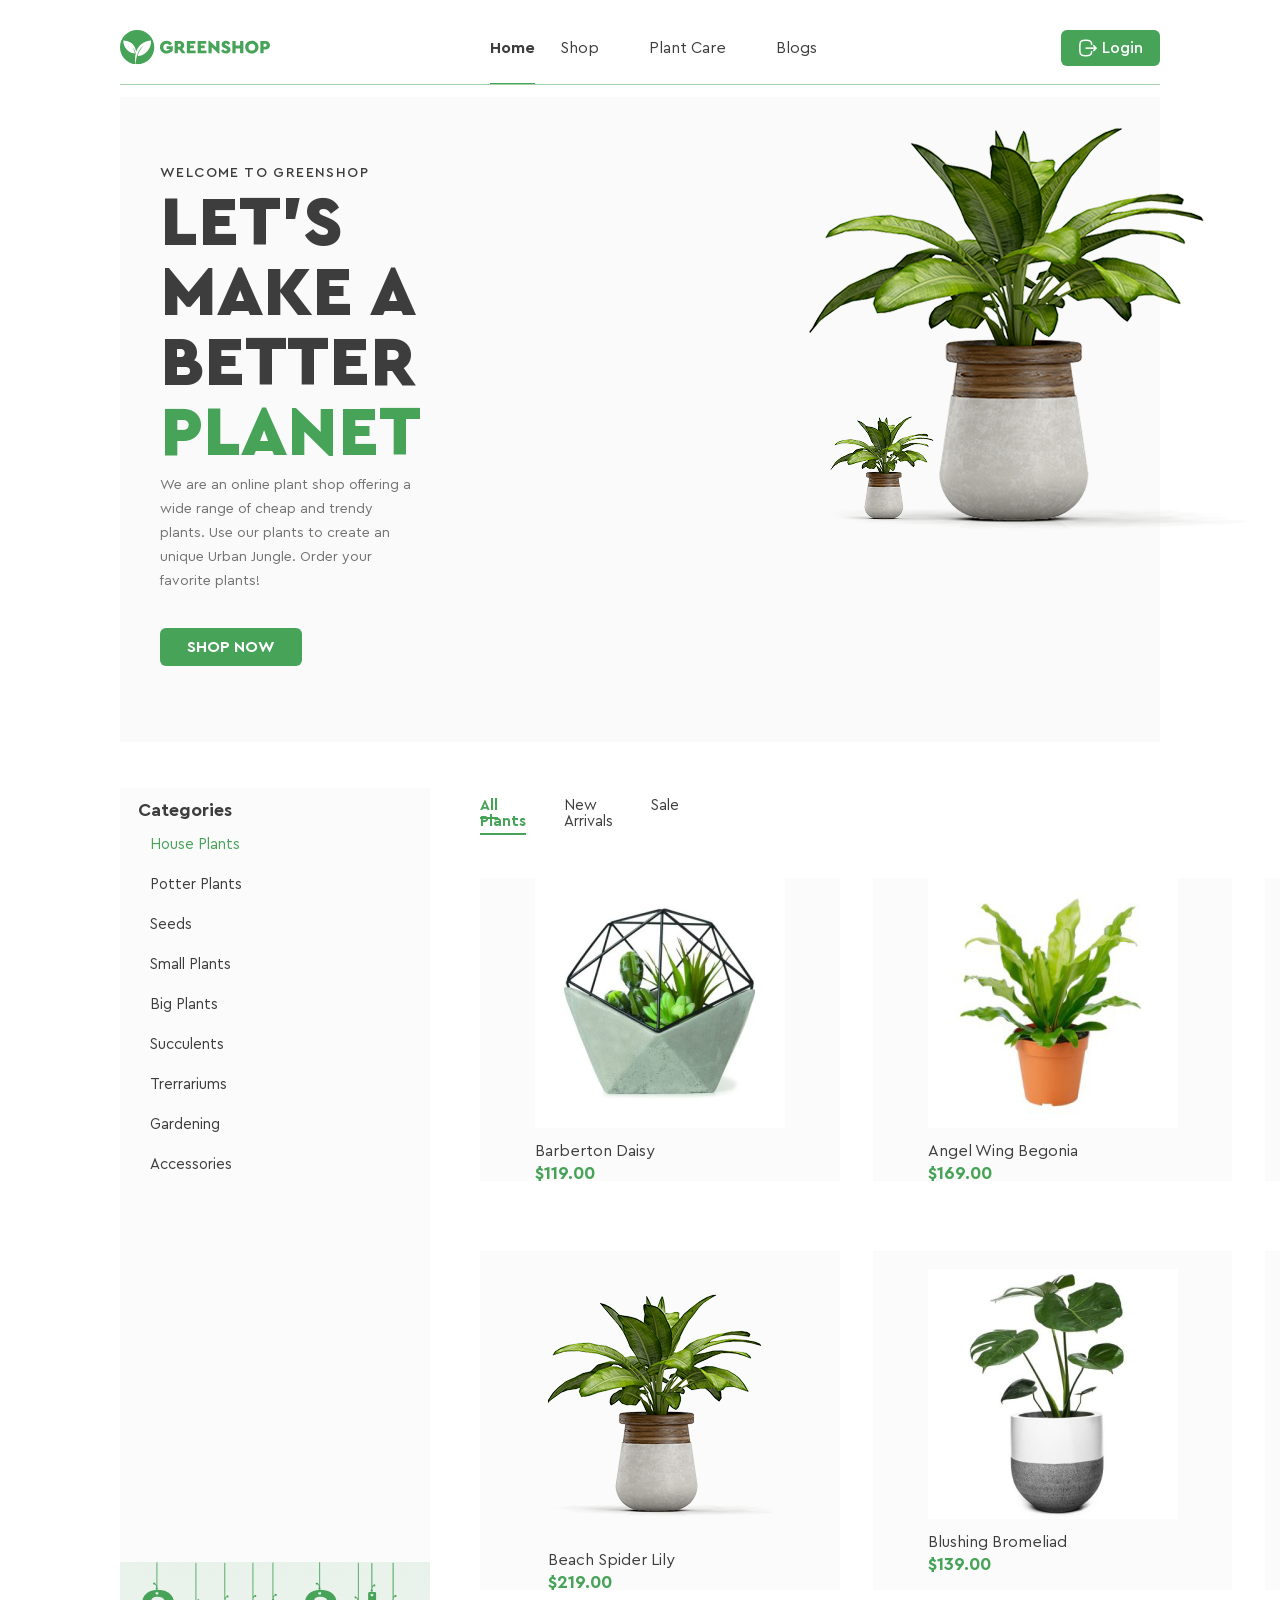
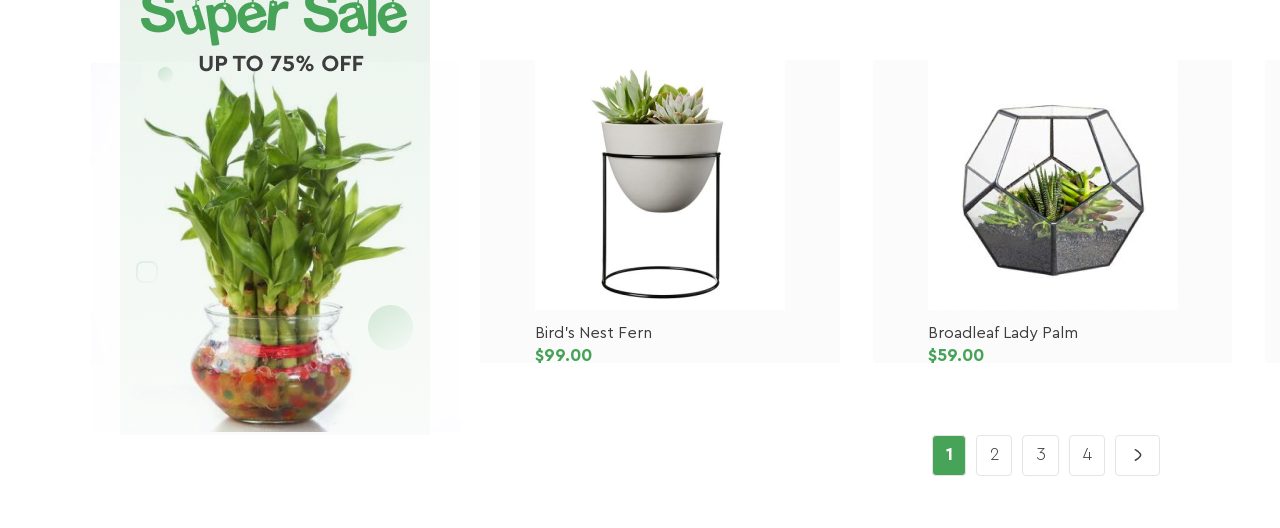
==== index.html @ be897b79 "main" ====
<!DOCTYPE html>
<html lang="en">
<head>
    <meta charset="UTF-8">
    <meta name="viewport" content="width=device-width, initial-scale=1.0">
    <title>GreenShop</title>
    <link rel="icon" href="./images/Vector.png">
    <link rel="stylesheet" href="./css/style.css">
    <link rel="stylesheet" href="./css/reset.css">
    <link rel="stylesheet" href="./css/normalize.css">
</head>
<body>
  <div class="conteiner">
    <nav class="navgation">
        <svg xmlns="http://www.w3.org/2000/svg" width="150" height="35" viewBox="0 0 150 35" fill="none">
            <g clip-path="url(#clip0_1_1069)">
              <path d="M17.15 0C7.67748 0 0 7.67746 0 17.15C0 26.0201 6.73548 33.3175 15.3711 34.207C14.8496 29.9134 15.0436 26.4001 15.7067 23.5135C15.3347 21.7225 14.4898 19.0703 12.5734 17.1864C12.5734 17.1864 13.8348 19.0784 14.5181 21.6214C14.5181 21.6255 14.5221 21.6295 14.5221 21.6335C14.5949 21.9044 14.6596 22.1793 14.7162 22.4623C14.7283 22.527 14.7404 22.5917 14.7526 22.6604C14.8051 22.9515 14.8536 23.2426 14.886 23.5418C5.19513 22.3532 3.12921 13.6569 3.35561 10.3781C13.665 10.9482 15.7754 17.8292 16.0827 22.0985C19.4585 11.0412 30.1843 10.4024 31.0697 10.3781C31.4538 18.8763 25.1509 25.5026 17.6149 26.0807C17.6635 25.8503 17.7201 25.6198 17.7767 25.3934C17.7928 25.3247 17.813 25.26 17.8333 25.1913C17.8777 25.0296 17.9222 24.8679 17.9748 24.7061C17.995 24.6374 18.0192 24.5646 18.0394 24.4959C18.096 24.318 18.1567 24.1442 18.2173 23.9663C18.2335 23.9259 18.2456 23.8854 18.2618 23.845C18.3386 23.6348 18.4195 23.4326 18.5003 23.2305C18.5084 23.2143 18.5125 23.1941 18.5205 23.1779C18.5205 23.1779 18.5205 23.1779 18.5246 23.1779C20.4571 18.5043 24.0229 15.4439 24.0229 15.4439C17.0247 19.4868 15.8441 29.9983 15.6582 34.2231C16.1514 34.2676 16.6446 34.2999 17.15 34.2999C26.6225 34.2999 34.3 26.6225 34.3 17.15C34.3 7.67746 26.6225 0 17.15 0Z" fill="#46A358"/>
              <path d="M46.7037 10.7454C48.9718 10.7454 50.8235 11.7197 52.0242 13.4986L49.7764 15.4109C48.9718 14.287 47.9975 13.7048 46.6471 13.7048C44.5691 13.7048 43.2753 15.0713 43.2753 17.1534C43.2753 19.2719 44.6418 20.695 46.8372 20.695C48.0177 20.695 48.9556 20.2826 49.554 19.5912V19.0091H46.6673V16.2356H52.7762V20.133C52.194 21.1639 51.3693 21.9887 50.3019 22.6234C49.2346 23.242 48.0339 23.5614 46.7037 23.5614C42.9923 23.618 39.9237 20.7313 39.9763 17.1534C39.9197 13.5956 42.9923 10.6888 46.7037 10.7454Z" fill="#46A358"/>
              <path d="M61.9576 23.3316L59.168 19.4908H57.8379V23.3316H54.6157V10.9684H59.4672C62.2204 10.9684 64.2459 12.6543 64.2459 15.2215C64.2459 16.7376 63.5141 17.995 62.2972 18.7429L65.5558 23.3316H61.9576ZM57.8338 16.681H59.4833C60.3809 16.681 60.963 16.0988 60.963 15.2215C60.963 14.3442 60.3809 13.7782 59.4833 13.7782H57.8338V16.681Z" fill="#46A358"/>
              <path d="M66.8333 10.9684H75.4124V13.8712H70.0555V15.5773H73.876V18.2739H70.0555V20.4288H75.6388V23.3316H66.8333V10.9684Z" fill="#46A358"/>
              <path d="M77.6441 10.9684H86.2231V13.8712H80.8663V15.5773H84.6868V18.2739H80.8663V20.4288H86.4495V23.3316H77.6441V10.9684Z" fill="#46A358"/>
              <path d="M99.4192 10.9683V23.5579H98.3882L91.681 17.057V23.3315H88.4588V10.7419H89.4897L96.197 17.1499V10.9683H99.4192Z" fill="#46A358"/>
              <path d="M103.264 19.135C103.996 20.1094 104.764 20.7279 106.017 20.7279C106.862 20.7279 107.291 20.4288 107.291 19.8264C107.291 19.2846 107.008 19.1148 106.033 18.6822L104.76 18.1203C102.718 17.2187 101.631 16.0584 101.631 14.3927C101.631 12.2014 103.43 10.7379 105.957 10.7379C107.998 10.7379 109.442 11.7123 110.19 13.2283L108.035 14.8778C107.436 13.9803 106.874 13.5679 105.993 13.5679C105.318 13.5679 104.889 13.8307 104.889 14.3563C104.889 14.8051 105.152 15.0517 105.957 15.367L107.38 15.9654C109.535 16.867 110.545 17.9505 110.545 19.6929C110.545 22.0904 108.576 23.5539 106.009 23.5539C103.782 23.5539 101.982 22.4866 101.081 20.7805L103.264 19.135Z" fill="#46A358"/>
              <path d="M112.393 10.9684H115.615V15.4843H120.131V10.9684H123.353V23.3316H120.131V18.3871H115.615V23.3316H112.393V10.9684Z" fill="#46A358"/>
              <path d="M131.843 10.7419C135.441 10.6651 138.607 13.6084 138.53 17.1499C138.603 20.7279 135.441 23.6145 131.843 23.5579C128.229 23.6145 125.116 20.7279 125.193 17.1499C125.116 13.6084 128.229 10.6692 131.843 10.7419ZM131.859 13.7014C129.874 13.7014 128.488 15.1083 128.488 17.1499C128.488 18.1809 128.807 19.0218 129.426 19.6606C130.044 20.2791 130.869 20.5985 131.859 20.5985C133.772 20.5985 135.231 19.2118 135.231 17.1499C135.235 15.1083 133.772 13.7014 131.859 13.7014Z" fill="#46A358"/>
              <path d="M140.374 10.9684H145.226C147.979 10.9684 150.004 12.6543 150.004 15.2215C150.004 17.7524 147.926 19.4908 145.226 19.4908H143.596V23.3316H140.374V10.9684ZM145.242 16.681C146.139 16.681 146.721 16.0988 146.721 15.2215C146.721 14.3442 146.139 13.7782 145.242 13.7782H143.592V16.681H145.242Z" fill="#46A358"/>
            </g>
            <defs>
              <clipPath id="clip0_1_1069">
                <rect width="150" height="34.2999" fill="white"/>
              </clipPath>
            </defs>
          </svg>
          <ul class="list">
            <li id="action">Home</li>
            <li>Shop</li>
            <li>Plant Care</li>
            <li>Blogs</li>
          </ul>
         <a class="button_login" href="./registration.html"><img src="./images/Logout.png" alt="">Login</a>
    </nav>
    <header>
      <div class="header">
      <div class="header_text">
        <p class="Welcome">Welcome to GreenShop</p>
        <h1 class="title">Let’s Make a Better <span class="green_text">Planet</span></h1>
        <p class="description">We are an online plant shop offering a wide range of cheap and trendy plants. Use our plants to create an unique Urban Jungle. Order your favorite plants!</p>
        <a class="button_shop" href="#">SHOP NOW</a>
      </div>
      <div>
        <img src="./images/01 1.png" alt="">
        <img class="plant" src="./images/01 2.png" alt="">
      </div>
    </div>
    </header>
    <main>
      <div class="main">
      <aside>
        <div class="categories">
          <p class="categories_title">Categories</p>
          <ul class="categories_list">
            <li class="action_item">House Plants</li>
            <li>Potter Plants</li>
            <li>Seeds</li>
            <li>Small Plants</li>
            <li>Big Plants</li>
            <li>Succulents</li>
            <li>Trerrariums</li>
            <li>Gardening</li>
            <li>Accessories</li>
          </ul>
        </div>
        <div class="img_plant">
          <img src="./images/Super Sale Banner.png" alt="">
        </div>
      </aside>
        <div class="main-region">
          <div class="main_list">
            <div>
              <ul class="main-list_ul">
                <li>All Plants</li>
                <li>New Arrivals</li>
                <li>Sale</li>
                <!-- <li>Short by:</li>
                <li>Default sorting <img src="./images/Arrow - Down 2.png" alt=""></li> -->
              </ul>
            </div>
            <div>
              <ul class="second_list">
                <li>Short by:</li>
                <li>Default sorting <img src="./images/Arrow - Down 2.png" alt=""></li> 
              </ul>
            </div>
          </div>
          <div class="product_cards">
            <div class="product_card">
              <div>
                <img class="product-card_img" src="./images/image 1.png" alt="">
              <p class="product-card_description">Barberton Daisy</p>
              <p class="product-card_price">$119.00</p>
              </div>
            </div>
            <div class="product_card">
              <div>
                <img class="product-card_img" src="./images/product-21-320x320 1.png" alt="">
              <p class="product-card_description">Angel Wing Begonia </p>
              <p class="product-card_price">$169.00</p>
              </div>
            </div>
            <div class="product_card">
              <div>
                <img class="product-card_img" src="./images/image 2.png" alt="">
              <p class="product-card_description">African Violet</p>
              <p class="product-card_price">$199.00</p>
              </div>
            </div>
            <div class="product_card">
              <div>
                <img class="product-card_img" src="./images/01 3.png" alt="">
              <p class="product-card_description">Beach Spider Lily</p>
              <p class="product-card_price">$219.00</p>
              </div>
            </div>
            <div class="product_card">
              <div>
                <img class="product-card_img" src="./images/image 7.png" alt="">
              <p class="product-card_description">Blushing Bromeliad</p>
              <p class="product-card_price">$139.00</p>
              </div>
            </div>
            <div class="product_card">
              <div>
                <img class="product-card_img" src="./images/image 8.png" alt="">
              <p class="product-card_description">Aluminum Plant</p>
              <p class="product-card_price">$179.00</p>
              </div>
            </div>
            <div class="product_card">
              <div>
                <img class="product-card_img" src="./images/image 9.png" alt="">
              <p class="product-card_description">Bird's Nest Fern</p>
              <p class="product-card_price">$99.00</p>
              </div>
            </div>
            <div class="product_card">
              <div>
                <img class="product-card_img" src="./images/product-20-320x320 1.png" alt="">
              <p class="product-card_description">Broadleaf Lady Palm</p>
              <p class="product-card_price">$59.00</p>
              </div>
            </div>
            <div class="product_card">
              <div>
                <img class="product-card_img" src="./images/image 10.png" alt="">
              <p class="product-card_description">Chinese Evergreen</p>
              <p class="product-card_price">$39.00</p>
              </div>
            </div>

          </div>
        </div>
      </div>
      <div class="page_numbers">
        <a class="page_number page_number-active" href="#">1</a>
        <a class="page_number" href="#">2</a>
        <a class="page_number" href="#">3</a>
        <a class="page_number" href="#">4</a>
        <a class="page_number" href="#"><img src="./images/Arrow - Right 2.png" alt=""></a>
      </div>
    </main>
  </div>
</body>
</html>
---- css/style.css ----
@font-face {
  font-family: "Cera Pro";
  src: url(../font/CeraPro-Light.woff2);
  font-weight: 300;
  font-style: normal;
  font-display: swap[];
}
@font-face {
  font-family: "Cera Pro";
  src: url(../font/CeraPro-Regular.woff2);
  font-weight: 400;
  font-style: normal;
  font-display: swap[];
}
@font-face {
  font-family: "Cera Pro";
  src: url(../font/CeraPro-Medium.woff2);
  font-weight: 500;
  font-style: normal;
  font-display: swap[];
}
@font-face {
  font-family: "Cera Pro";
  src: url(../font/CeraPro-Bold.woff2);
  font-weight: 700;
  font-style: normal;
  font-display: swap[];
}
@font-face {
  font-family: "Cera Pro";
  src: url(../font/CeraPro-Black.woff2);
  font-weight: 900;
  font-style: normal;
  font-display: swap[];
}

.conteiner {
  padding: 30px 120px 52px;
}
.navgation {
  display: flex;
  align-items: start;
  justify-content: space-between;
  border-bottom: 1px solid rgba(70, 163, 88, 0.5);
  margin-bottom: 12px;
}

.list {
  display: flex;
  color: #3d3d3d;
  font-family: "Cera Pro";
  font-size: 16px;
  font-style: normal;
  font-weight: 400;
  line-height: normal;
}
.list li {
  padding: 8px 25px 25px;
  color: #3d3d3d;
  font-size: 16px;
  font-style: normal;
  font-weight: 400;
}
#action {
  padding: 8px 0 25px;
  color: #3d3d3d;
  font-family: "Cera Pro";
  font-size: 16px;
  font-style: normal;
  font-weight: 700;
  line-height: normal;
  border-bottom: 1px solid #46a358;
}
.button_login {
  text-decoration: none;
  display: flex;
  align-items: center;
  color: #fff;
  font-family: "Cera Pro";
  font-size: 16px;
  font-style: normal;
  font-weight: 500;
  background-color: #46a358;
  padding: 8px 17px;
  border-radius: 6px;
  gap: 4px;
}
header {
  background-color: #f5f5f580;
}
.header {
  display: flex;
  gap: 300px;
}
.header_text {
  padding: 68px 40px 85px;
}
.Welcome {
  /* padding: 68px 40px 7px; */
  color: #3d3d3d;
  font-family: "Cera Pro";
  font-size: 14px;
  font-style: normal;
  font-weight: 500;
  line-height: 16px;
  letter-spacing: 1.4px;
  text-transform: uppercase;
}
.title {
  /* padding-left: 40px; */
  color: #3d3d3d;
  font-family: "Cera Pro";
  font-size: 70px;
  font-style: normal;
  font-weight: 900;
  /* width: 70%; */
  margin-top: 7px;
  line-height: 70px;
  text-transform: uppercase;
}
.green_text {
  color: #46a358;
}
.description {
  color: #727272;
  font-family: "Cera Pro";
  font-size: 14px;
  font-style: normal;
  font-weight: 400;
  line-height: 24px;
  margin: 5px 0 44px 0;
}
.button_shop {
  text-decoration: none;
  color: #fff;
  font-family: "Cera Pro";
  font-size: 16px;
  font-style: normal;
  font-weight: 700;
  line-height: 20px;
  text-transform: uppercase;
  padding: 11px 27px;
  border-radius: 6px;
  background: #46a358;
}
.plant {
  position: absolute;
  margin: 299px -450px;
}

aside {
  background-color: #fbfbfb;
  max-width: 310px;
}
.main {
  display: flex;
  padding-top: 46px;
}
.img_plant {
  margin-left: -29px;
}
.categories {
  padding: 14px 18px 377px;
}
.categories_title {
  color: #3d3d3d;
  font-family: "Cera Pro";
  font-size: 18px;
  font-style: normal;
  font-weight: 700;
  line-height: 16px;
}
.categories_list {
  padding: 7px 12px 0;
  color: #3d3d3d;
  font-size: 15px;
  font-style: normal;
  font-weight: 400;
  line-height: 40px;
  font-family: "Cera Pro";
}
.action_item {
  color: #46a358;
}
.main-list_ul {
  display: flex;
  gap: 38px;
  color: #3d3d3d;
  font-size: 15px;
  font-style: normal;
  font-weight: 400;
  line-height: 16px;
  font-family: "Cera Pro";
}
.main_list {
  padding: 0 0 38px 50px;
  display: flex;
  align-items: center;
  gap: 50rem;
}
.main-list_ul li:first-child {
  color: #46a358;
  font-size: 15px;
  font-style: normal;
  font-weight: 700;
  line-height: 16px;
  font-family: "Cera Pro";
  text-decoration: underline;
  text-underline-offset: 7px;
  text-decoration-thickness: 2px;
}
.second_list {
  display: flex;
  align-items: center;
  color: #3d3d3d;
  font-size: 15px;
  font-style: normal;
  font-weight: 400;
  line-height: 16px;
  font-family: "Cera Pro";
  gap: 8px;
}
.product_cards {
  margin-left: 50px;
  display: flex;
  justify-content: space-between;
  flex-wrap: wrap;
  column-gap: 33px;
  row-gap: 70px;
  width: 100%;
}
.product_card {
  flex: 0 0 calc((100% - 66px) / 3);
  max-width: calc((100% - 66px) / 3);
  box-sizing: border-box;
  background-color: #fbfbfb;
  display: flex;
  flex-direction: column;
  justify-content: center;
  align-items: center;
  max-height: 350px;
}
.product-card_description {
  color: #3d3d3d;
  font-size: 16px;
  font-style: normal;
  font-weight: 400;
  line-height: 16px;
  font-family: "Cera Pro";
  margin-top: 12px;
}
.product-card_price {
  color: #46a358;
  font-size: 18px;
  font-style: normal;
  font-weight: 700;
  line-height: 16px;
  font-family: "Cera Pro";
  margin-top: 6px;
}
.page_number {
  text-decoration: none;
  color: #3d3d3d;
  font-size: 18px;
  font-style: normal;
  font-weight: 300;
  line-height: 16px;
  font-family: "Cera Pro";
  padding: 10px 12px 9px 13px;
  border-radius: 4px;
  border: 1px solid #e5e5e5;
}
.page_number-active {
  color: #fff;
  font-family: "Cera Pro";
  font-size: 18px;
  font-style: normal;
  font-weight: 700;
  line-height: 16px;
  border-radius: 4px;
background: #46A358;
}
.page_numbers {
  display: flex;
  gap: 10px;
  justify-content: end;
}
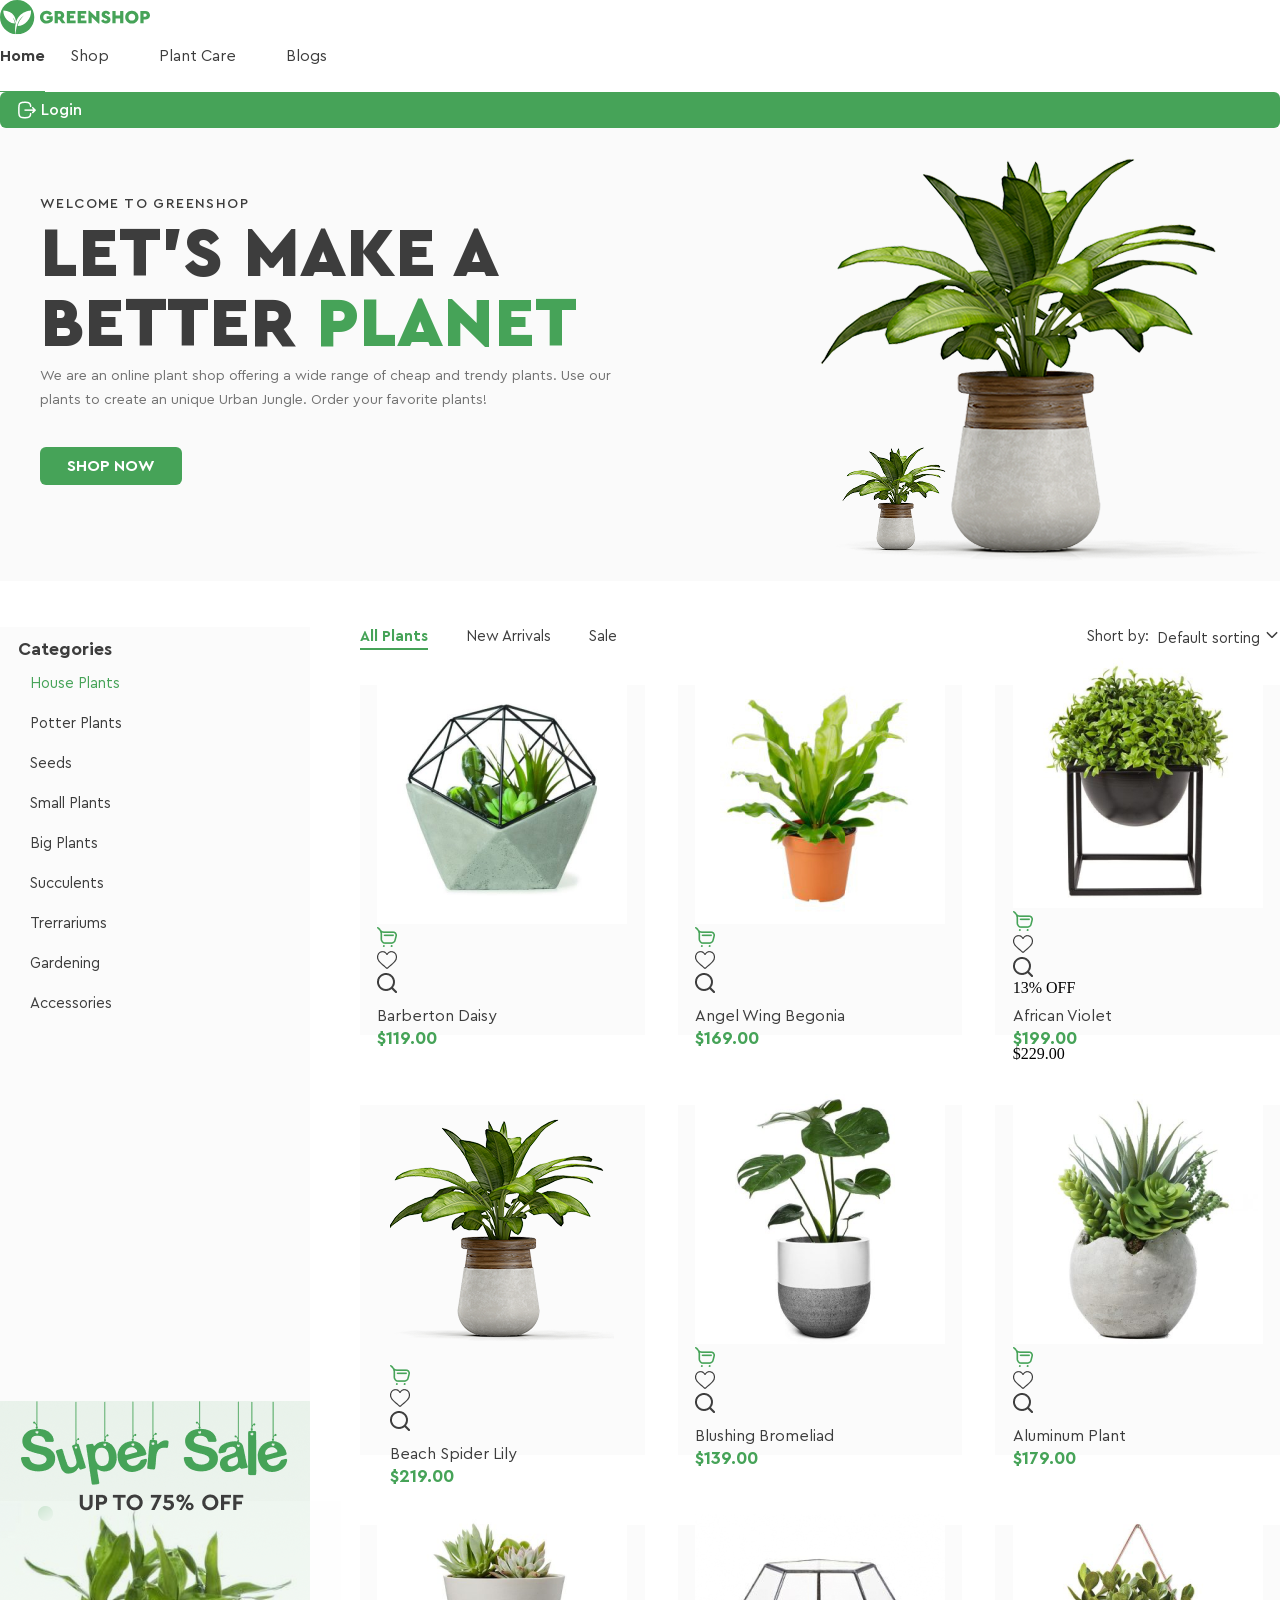
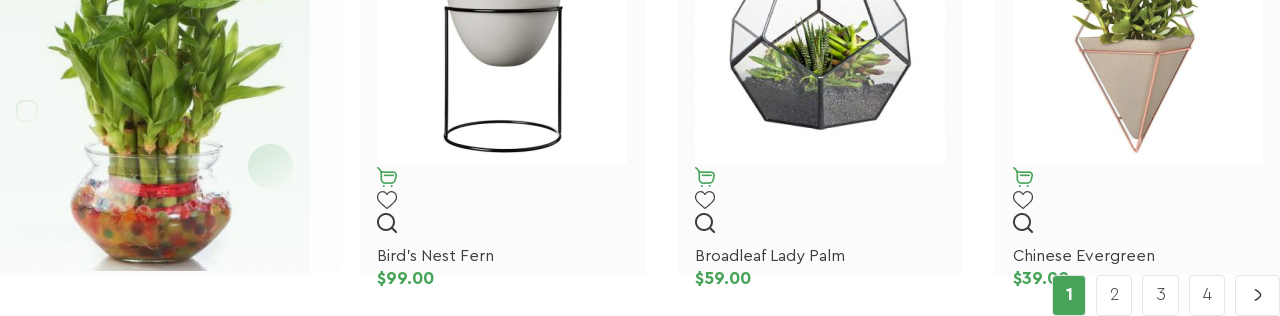
==== commit 261f09b1: "add hover" ====
--- a/index.html
+++ b/index.html
@@ -10,8 +10,8 @@
     <link rel="stylesheet" href="./css/normalize.css">
 </head>
 <body>
-  <div class="conteiner">
-    <nav class="navgation">
+  <div class="container">
+    <nav class="navigation">
         <svg xmlns="http://www.w3.org/2000/svg" width="150" height="35" viewBox="0 0 150 35" fill="none">
             <g clip-path="url(#clip0_1_1069)">
               <path d="M17.15 0C7.67748 0 0 7.67746 0 17.15C0 26.0201 6.73548 33.3175 15.3711 34.207C14.8496 29.9134 15.0436 26.4001 15.7067 23.5135C15.3347 21.7225 14.4898 19.0703 12.5734 17.1864C12.5734 17.1864 13.8348 19.0784 14.5181 21.6214C14.5181 21.6255 14.5221 21.6295 14.5221 21.6335C14.5949 21.9044 14.6596 22.1793 14.7162 22.4623C14.7283 22.527 14.7404 22.5917 14.7526 22.6604C14.8051 22.9515 14.8536 23.2426 14.886 23.5418C5.19513 22.3532 3.12921 13.6569 3.35561 10.3781C13.665 10.9482 15.7754 17.8292 16.0827 22.0985C19.4585 11.0412 30.1843 10.4024 31.0697 10.3781C31.4538 18.8763 25.1509 25.5026 17.6149 26.0807C17.6635 25.8503 17.7201 25.6198 17.7767 25.3934C17.7928 25.3247 17.813 25.26 17.8333 25.1913C17.8777 25.0296 17.9222 24.8679 17.9748 24.7061C17.995 24.6374 18.0192 24.5646 18.0394 24.4959C18.096 24.318 18.1567 24.1442 18.2173 23.9663C18.2335 23.9259 18.2456 23.8854 18.2618 23.845C18.3386 23.6348 18.4195 23.4326 18.5003 23.2305C18.5084 23.2143 18.5125 23.1941 18.5205 23.1779C18.5205 23.1779 18.5205 23.1779 18.5246 23.1779C20.4571 18.5043 24.0229 15.4439 24.0229 15.4439C17.0247 19.4868 15.8441 29.9983 15.6582 34.2231C16.1514 34.2676 16.6446 34.2999 17.15 34.2999C26.6225 34.2999 34.3 26.6225 34.3 17.15C34.3 7.67746 26.6225 0 17.15 0Z" fill="#46A358"/>
@@ -47,8 +47,8 @@
         <p class="description">We are an online plant shop offering a wide range of cheap and trendy plants. Use our plants to create an unique Urban Jungle. Order your favorite plants!</p>
         <a class="button_shop" href="#">SHOP NOW</a>
       </div>
-      <div>
-        <img src="./images/01 1.png" alt="">
+      <div class="main-plants">
+        <img class="big_plant" src="./images/01 1.png" alt="">
         <img class="plant" src="./images/01 2.png" alt="">
       </div>
     </div>
@@ -96,6 +96,13 @@
             <div class="product_card">
               <div>
                 <img class="product-card_img" src="./images/image 1.png" alt="">
+                <div class="dropdown-list">
+                  <ul>
+                    <li><img src="./images/shopping 1.png" alt=""></li>
+                    <li><img src="./images/heart 1.png" alt=""></li>
+                    <li><img src="./images/Frame.png" alt=""></li>
+                  </ul>
+                </div>
               <p class="product-card_description">Barberton Daisy</p>
               <p class="product-card_price">$119.00</p>
               </div>
@@ -103,6 +110,13 @@
             <div class="product_card">
               <div>
                 <img class="product-card_img" src="./images/product-21-320x320 1.png" alt="">
+                <div class="dropdown-list">
+                  <ul>
+                    <li><img src="./images/shopping 1.png" alt=""></li>
+                    <li><img src="./images/heart 1.png" alt=""></li>
+                    <li><img src="./images/Frame.png" alt=""></li>
+                  </ul>
+                </div>
               <p class="product-card_description">Angel Wing Begonia </p>
               <p class="product-card_price">$169.00</p>
               </div>
@@ -110,13 +124,33 @@
             <div class="product_card">
               <div>
                 <img class="product-card_img" src="./images/image 2.png" alt="">
+                <div class="dropdown-list">
+                  <ul>
+                    <li><img src="./images/shopping 1.png" alt=""></li>
+                    <li><img src="./images/heart 1.png" alt=""></li>
+                    <li><img src="./images/Frame.png" alt=""></li>
+                  </ul>
+                </div>
+                <div class="discount-die">
+                  <p>13% OFF</p>
+                </div>
               <p class="product-card_description">African Violet</p>
-              <p class="product-card_price">$199.00</p>
+              <div class="card_prices">
+                <p class="product-card_price">$199.00</p>
+                <p class="product-card_sale">$229.00</p>
+              </div>
               </div>
             </div>
             <div class="product_card">
               <div>
                 <img class="product-card_img" src="./images/01 3.png" alt="">
+                <div class="dropdown-list">
+                  <ul>
+                    <li><img src="./images/shopping 1.png" alt=""></li>
+                    <li><img src="./images/heart 1.png" alt=""></li>
+                    <li><img src="./images/Frame.png" alt=""></li>
+                  </ul>
+                </div>
               <p class="product-card_description">Beach Spider Lily</p>
               <p class="product-card_price">$219.00</p>
               </div>
@@ -124,6 +158,13 @@
             <div class="product_card">
               <div>
                 <img class="product-card_img" src="./images/image 7.png" alt="">
+                <div class="dropdown-list">
+                  <ul>
+                    <li><img src="./images/shopping 1.png" alt=""></li>
+                    <li><img src="./images/heart 1.png" alt=""></li>
+                    <li><img src="./images/Frame.png" alt=""></li>
+                  </ul>
+                </div>
               <p class="product-card_description">Blushing Bromeliad</p>
               <p class="product-card_price">$139.00</p>
               </div>
@@ -131,6 +172,13 @@
             <div class="product_card">
               <div>
                 <img class="product-card_img" src="./images/image 8.png" alt="">
+                <div class="dropdown-list">
+                  <ul>
+                    <li><img src="./images/shopping 1.png" alt=""></li>
+                    <li><img src="./images/heart 1.png" alt=""></li>
+                    <li><img src="./images/Frame.png" alt=""></li>
+                  </ul>
+                </div>
               <p class="product-card_description">Aluminum Plant</p>
               <p class="product-card_price">$179.00</p>
               </div>
@@ -138,6 +186,13 @@
             <div class="product_card">
               <div>
                 <img class="product-card_img" src="./images/image 9.png" alt="">
+                <div class="dropdown-list">
+                  <ul>
+                    <li><img src="./images/shopping 1.png" alt=""></li>
+                    <li><img src="./images/heart 1.png" alt=""></li>
+                    <li><img src="./images/Frame.png" alt=""></li>
+                  </ul>
+                </div>
               <p class="product-card_description">Bird's Nest Fern</p>
               <p class="product-card_price">$99.00</p>
               </div>
@@ -145,6 +200,13 @@
             <div class="product_card">
               <div>
                 <img class="product-card_img" src="./images/product-20-320x320 1.png" alt="">
+                <div class="dropdown-list">
+                  <ul>
+                    <li><img src="./images/shopping 1.png" alt=""></li>
+                    <li><img src="./images/heart 1.png" alt=""></li>
+                    <li><img src="./images/Frame.png" alt=""></li>
+                  </ul>
+                </div>
               <p class="product-card_description">Broadleaf Lady Palm</p>
               <p class="product-card_price">$59.00</p>
               </div>
@@ -152,6 +214,13 @@
             <div class="product_card">
               <div>
                 <img class="product-card_img" src="./images/image 10.png" alt="">
+                <div class="dropdown-list">
+                  <ul>
+                    <li><img src="./images/shopping 1.png" alt=""></li>
+                    <li><img src="./images/heart 1.png" alt=""></li>
+                    <li><img src="./images/Frame.png" alt=""></li>
+                  </ul>
+                </div>
               <p class="product-card_description">Chinese Evergreen</p>
               <p class="product-card_price">$39.00</p>
               </div>
--- a/css/style.css
+++ b/css/style.css
@@ -90,7 +90,7 @@
 }
 .header {
   display: flex;
-  gap: 300px;
+  gap: 93px;
 }
 .header_text {
   padding: 68px 40px 85px;
@@ -107,13 +107,11 @@
   text-transform: uppercase;
 }
 .title {
-  /* padding-left: 40px; */
   color: #3d3d3d;
   font-family: "Cera Pro";
   font-size: 70px;
   font-style: normal;
   font-weight: 900;
-  /* width: 70%; */
   margin-top: 7px;
   line-height: 70px;
   text-transform: uppercase;
@@ -155,6 +153,7 @@
 .main {
   display: flex;
   padding-top: 46px;
+  gap: 50px;
 }
 .img_plant {
   margin-left: -29px;
@@ -193,10 +192,10 @@
   font-family: "Cera Pro";
 }
 .main_list {
-  padding: 0 0 38px 50px;
-  display: flex;
-  align-items: center;
-  gap: 50rem;
+  display: flex;
+  align-items: center;
+  justify-content: space-between;
+  margin-bottom: 38px;
 }
 .main-list_ul li:first-child {
   color: #46a358;
@@ -221,7 +220,6 @@
   gap: 8px;
 }
 .product_cards {
-  margin-left: 50px;
   display: flex;
   justify-content: space-between;
   flex-wrap: wrap;
@@ -278,7 +276,7 @@
   font-weight: 700;
   line-height: 16px;
   border-radius: 4px;
-background: #46A358;
+  background: #46a358;
 }
 .page_numbers {
   display: flex;
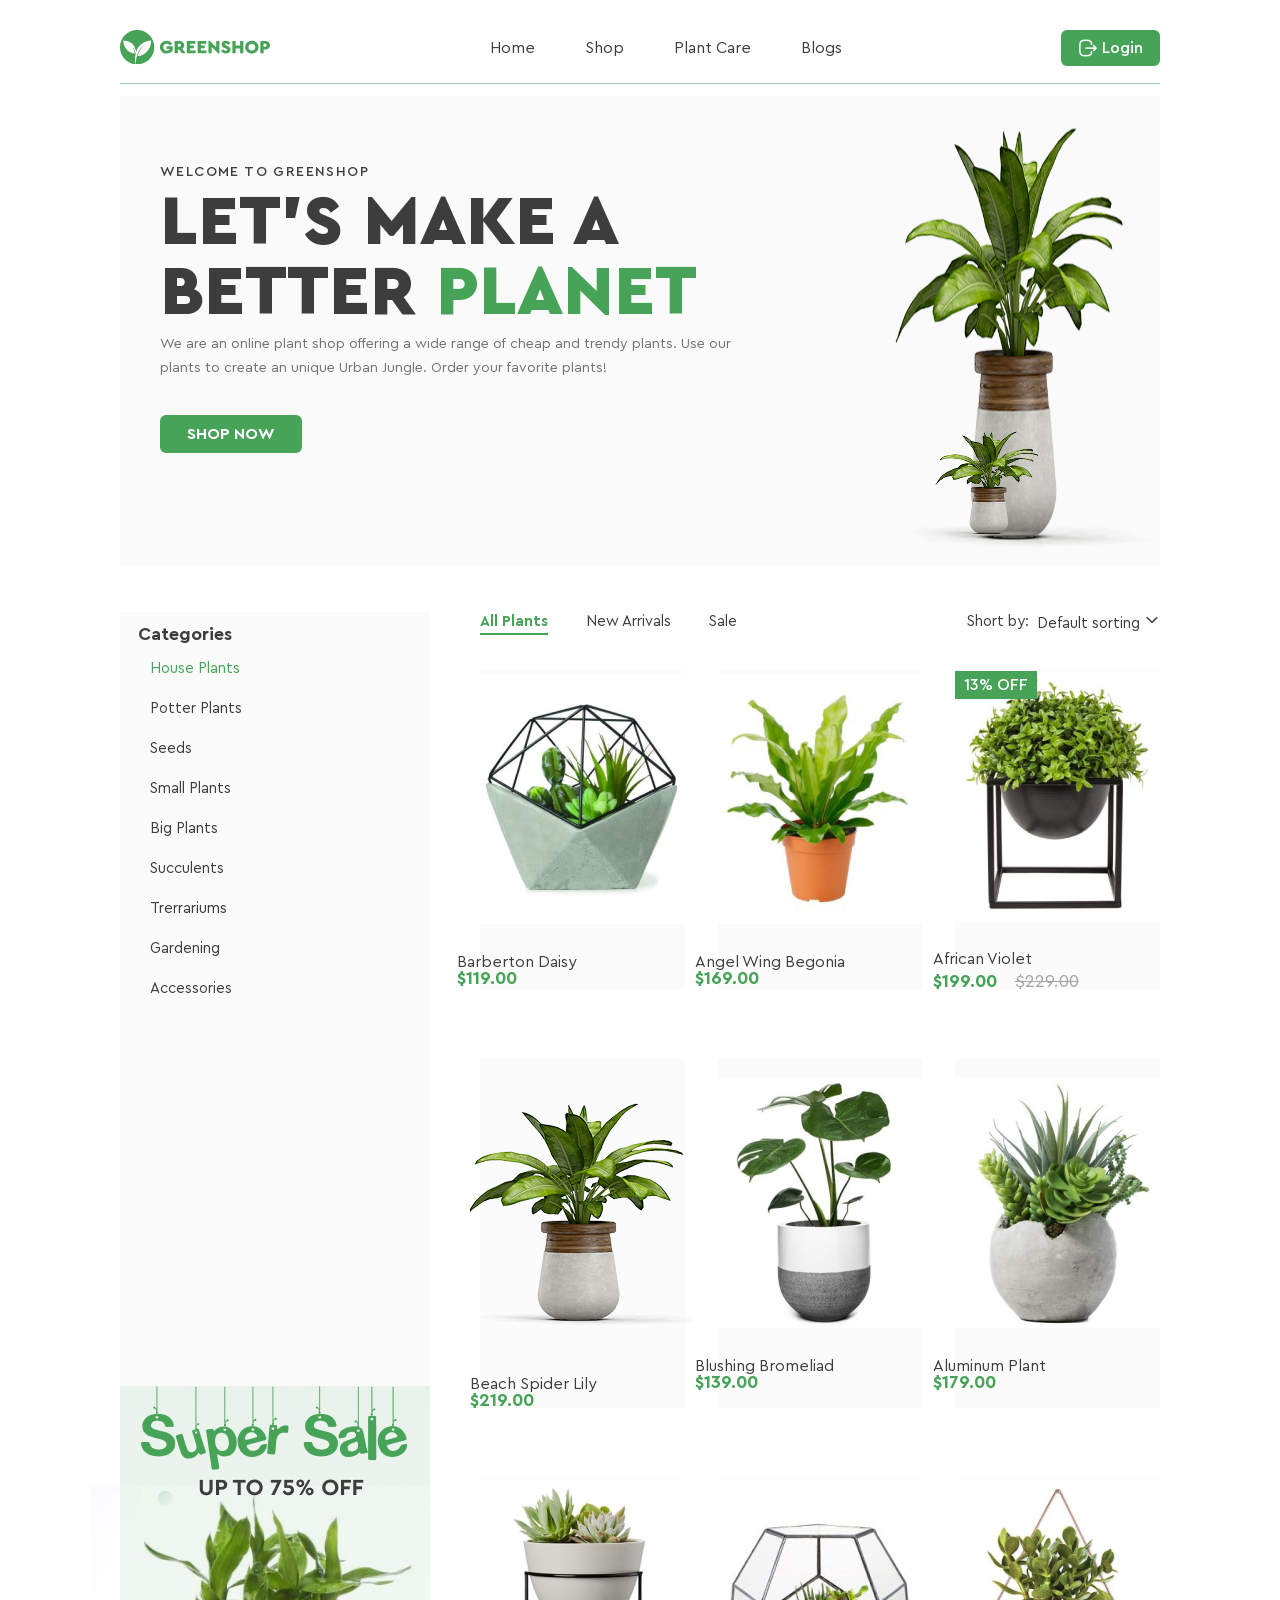
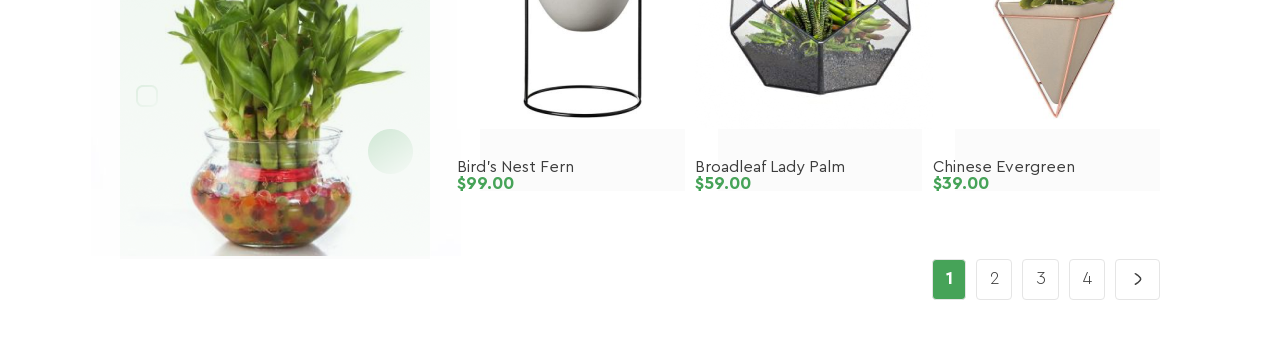
==== commit 68d7c46b: "dropdown lists" ====
--- a/index.html
+++ b/index.html
@@ -32,10 +32,26 @@
             </defs>
           </svg>
           <ul class="list">
-            <li id="action">Home</li>
-            <li>Shop</li>
-            <li>Plant Care</li>
-            <li>Blogs</li>
+            <li class="punkt-spisok">Home</li>
+            <li class="punkt-spisok">Shop</li>
+            <li class="punkt-spisok main-punkt">Plant Care
+              <ul class="dop_list">
+                <li>Drainage</li>
+                <li>Fungicides</li>
+                <li>Fertilizer</li>
+                <li class="dop_main-punkt">Priming <img src="./images/Frame 9.png" alt="">
+                  <ul class="hidden-list">
+                    <li>Universal</li>
+                    <li>For Ficus</li>
+                    <li>For Cacti</li>
+                    <li>For Citrus</li>
+                    <li>For those in bloom</li>
+                    <li>For Orchids</li>
+                  </ul>
+                </li>
+              </ul>
+            </li>
+            <li class="punkt-spisok">Blogs</li>
           </ul>
          <a class="button_login" href="./registration.html"><img src="./images/Logout.png" alt="">Login</a>
     </nav>
--- a/css/style.css
+++ b/css/style.css
@@ -3,41 +3,41 @@
   src: url(../font/CeraPro-Light.woff2);
   font-weight: 300;
   font-style: normal;
-  font-display: swap[];
+  font-display: swap;
 }
 @font-face {
   font-family: "Cera Pro";
   src: url(../font/CeraPro-Regular.woff2);
   font-weight: 400;
   font-style: normal;
-  font-display: swap[];
+  font-display: swap;
 }
 @font-face {
   font-family: "Cera Pro";
   src: url(../font/CeraPro-Medium.woff2);
   font-weight: 500;
   font-style: normal;
-  font-display: swap[];
+  font-display: swap;
 }
 @font-face {
   font-family: "Cera Pro";
   src: url(../font/CeraPro-Bold.woff2);
   font-weight: 700;
   font-style: normal;
-  font-display: swap[];
+  font-display: swap;
 }
 @font-face {
   font-family: "Cera Pro";
   src: url(../font/CeraPro-Black.woff2);
   font-weight: 900;
   font-style: normal;
-  font-display: swap[];
-}
-
-.conteiner {
+  font-display: swap;
+}
+.container {
   padding: 30px 120px 52px;
 }
-.navgation {
+
+.navigation {
   display: flex;
   align-items: start;
   justify-content: space-between;
@@ -45,6 +45,16 @@
   margin-bottom: 12px;
 }
 
+.list .punkt-spisok:hover {
+  color: #3d3d3d;
+  font-family: "Cera Pro";
+  font-size: 16px;
+  font-style: normal;
+  font-weight: 700;
+  line-height: normal;
+  border-bottom: 1px solid #46a358;
+}
+
 .list {
   display: flex;
   color: #3d3d3d;
@@ -54,23 +64,84 @@
   font-weight: 400;
   line-height: normal;
 }
-.list li {
+
+.list .punkt-spisok {
   padding: 8px 25px 25px;
   color: #3d3d3d;
   font-size: 16px;
   font-style: normal;
   font-weight: 400;
-}
-#action {
-  padding: 8px 0 25px;
-  color: #3d3d3d;
-  font-family: "Cera Pro";
-  font-size: 16px;
-  font-style: normal;
-  font-weight: 700;
-  line-height: normal;
-  border-bottom: 1px solid #46a358;
-}
+  position: relative;
+}
+
+.dop_list {
+  position: absolute;
+  top: 100%;
+  left: 0;
+  display: none;
+  background-color: #edf6ee;
+}
+.dop_list li {
+  position: relative;
+  width: 180px;
+  padding: 13px;
+  color: #3d3d3d;
+  font-family: "Cera Pro";
+  font-size: 16px;
+  font-style: normal;
+  font-weight: 400;
+  line-height: normal;
+  display: flex;
+  justify-content: space-between;
+}
+
+.dop_list > li:hover {
+  background-color: #1a712a;
+  color: #fff;
+  font-family: "Cera Pro";
+  font-size: 16px;
+  font-style: normal;
+  font-weight: 700;
+  line-height: normal;
+}
+
+.main-punkt:hover .dop_list {
+  display: block;
+}
+
+.hidden-list {
+  z-index: 1;
+  position: absolute;
+  top: -140px;
+  left: 100%;
+  display: none;
+  background-color: #edf6ee;
+}
+.hidden-list li {
+  width: 180px;
+  padding: 13px;
+  color: #3d3d3d;
+  font-family: "Cera Pro";
+  font-size: 16px;
+  font-style: normal;
+  font-weight: 400;
+  line-height: normal;
+}
+
+.dop_main-punkt:hover .hidden-list {
+  display: block;
+}
+
+.hidden-list > li:hover {
+  background-color: #1a712a;
+  color: #fff;
+  font-family: "Cera Pro";
+  font-size: 16px;
+  font-style: normal;
+  font-weight: 700;
+  line-height: normal;
+}
+
 .button_login {
   text-decoration: none;
   display: flex;
@@ -85,16 +156,20 @@
   border-radius: 6px;
   gap: 4px;
 }
+
 header {
-  background-color: #f5f5f580;
-}
+  background-color: rgba(245, 245, 245, 0.5019607843);
+}
+
 .header {
   display: flex;
   gap: 93px;
 }
+
 .header_text {
   padding: 68px 40px 85px;
 }
+
 .Welcome {
   /* padding: 68px 40px 7px; */
   color: #3d3d3d;
@@ -106,6 +181,7 @@
   letter-spacing: 1.4px;
   text-transform: uppercase;
 }
+
 .title {
   color: #3d3d3d;
   font-family: "Cera Pro";
@@ -116,9 +192,11 @@
   line-height: 70px;
   text-transform: uppercase;
 }
+
 .green_text {
   color: #46a358;
 }
+
 .description {
   color: #727272;
   font-family: "Cera Pro";
@@ -128,6 +206,7 @@
   line-height: 24px;
   margin: 5px 0 44px 0;
 }
+
 .button_shop {
   text-decoration: none;
   color: #fff;
@@ -141,26 +220,44 @@
   border-radius: 6px;
   background: #46a358;
 }
+
+.main-plants {
+  position: relative;
+  width: 518px;
+  height: 470px;
+}
+
+.big_plant {
+  display: block;
+  width: 100%;
+  height: 100%;
+}
+
 .plant {
   position: absolute;
-  margin: 299px -450px;
+  top: 315px;
+  left: 55px;
 }
 
 aside {
   background-color: #fbfbfb;
   max-width: 310px;
 }
+
 .main {
   display: flex;
   padding-top: 46px;
   gap: 50px;
 }
+
 .img_plant {
   margin-left: -29px;
 }
+
 .categories {
   padding: 14px 18px 377px;
 }
+
 .categories_title {
   color: #3d3d3d;
   font-family: "Cera Pro";
@@ -169,6 +266,7 @@
   font-weight: 700;
   line-height: 16px;
 }
+
 .categories_list {
   padding: 7px 12px 0;
   color: #3d3d3d;
@@ -178,9 +276,11 @@
   line-height: 40px;
   font-family: "Cera Pro";
 }
+
 .action_item {
   color: #46a358;
 }
+
 .main-list_ul {
   display: flex;
   gap: 38px;
@@ -191,12 +291,14 @@
   line-height: 16px;
   font-family: "Cera Pro";
 }
+
 .main_list {
   display: flex;
   align-items: center;
   justify-content: space-between;
   margin-bottom: 38px;
 }
+
 .main-list_ul li:first-child {
   color: #46a358;
   font-size: 15px;
@@ -208,6 +310,7 @@
   text-underline-offset: 7px;
   text-decoration-thickness: 2px;
 }
+
 .second_list {
   display: flex;
   align-items: center;
@@ -219,14 +322,17 @@
   font-family: "Cera Pro";
   gap: 8px;
 }
+
 .product_cards {
   display: flex;
   justify-content: space-between;
   flex-wrap: wrap;
-  column-gap: 33px;
+  -moz-column-gap: 33px;
+       column-gap: 33px;
   row-gap: 70px;
   width: 100%;
 }
+
 .product_card {
   flex: 0 0 calc((100% - 66px) / 3);
   max-width: calc((100% - 66px) / 3);
@@ -237,7 +343,10 @@
   justify-content: center;
   align-items: center;
   max-height: 350px;
-}
+  position: relative;
+  border-top: 1px solid transparent;
+}
+
 .product-card_description {
   color: #3d3d3d;
   font-size: 16px;
@@ -245,17 +354,20 @@
   font-weight: 400;
   line-height: 16px;
   font-family: "Cera Pro";
-  margin-top: 12px;
-}
+  margin-top: 30px;
+  display: block;
+}
+
 .product-card_price {
+  display: block;
   color: #46a358;
   font-size: 18px;
   font-style: normal;
   font-weight: 700;
   line-height: 16px;
   font-family: "Cera Pro";
-  margin-top: 6px;
-}
+}
+
 .page_number {
   text-decoration: none;
   color: #3d3d3d;
@@ -268,6 +380,7 @@
   border-radius: 4px;
   border: 1px solid #e5e5e5;
 }
+
 .page_number-active {
   color: #fff;
   font-family: "Cera Pro";
@@ -278,8 +391,66 @@
   border-radius: 4px;
   background: #46a358;
 }
+
 .page_numbers {
   display: flex;
   gap: 10px;
   justify-content: end;
 }
+
+.product-card_img {
+  display: block;
+}
+
+.dropdown-list {
+  position: absolute;
+  top: 75%;
+  left: 35%;
+  display: none;
+}
+
+.dropdown-list > ul {
+  display: flex;
+  gap: 26px;
+}
+
+.product_card:hover .dropdown-list {
+  display: flex;
+}
+
+.product_card:hover {
+  border-color: #46a358;
+}
+
+.card_prices {
+  display: flex;
+  gap: 18px;
+  margin-top: 6px;
+}
+
+.product-card_sale {
+  color: #a5a5a5;
+  font-family: "Cera Pro";
+  font-size: 18px;
+  font-style: normal;
+  font-weight: 400;
+  line-height: 16px;
+  text-decoration: line-through;
+}
+
+.discount-die {
+  background-color: #46a358;
+  position: absolute;
+  top: 0;
+  left: 0;
+}
+
+.discount-die > p {
+  color: #fff;
+  font-family: "Cera Pro";
+  font-size: 16px;
+  font-style: normal;
+  font-weight: 500;
+  line-height: 16px;
+  padding: 6px 9px;
+}/*# sourceMappingURL=style.css.map */
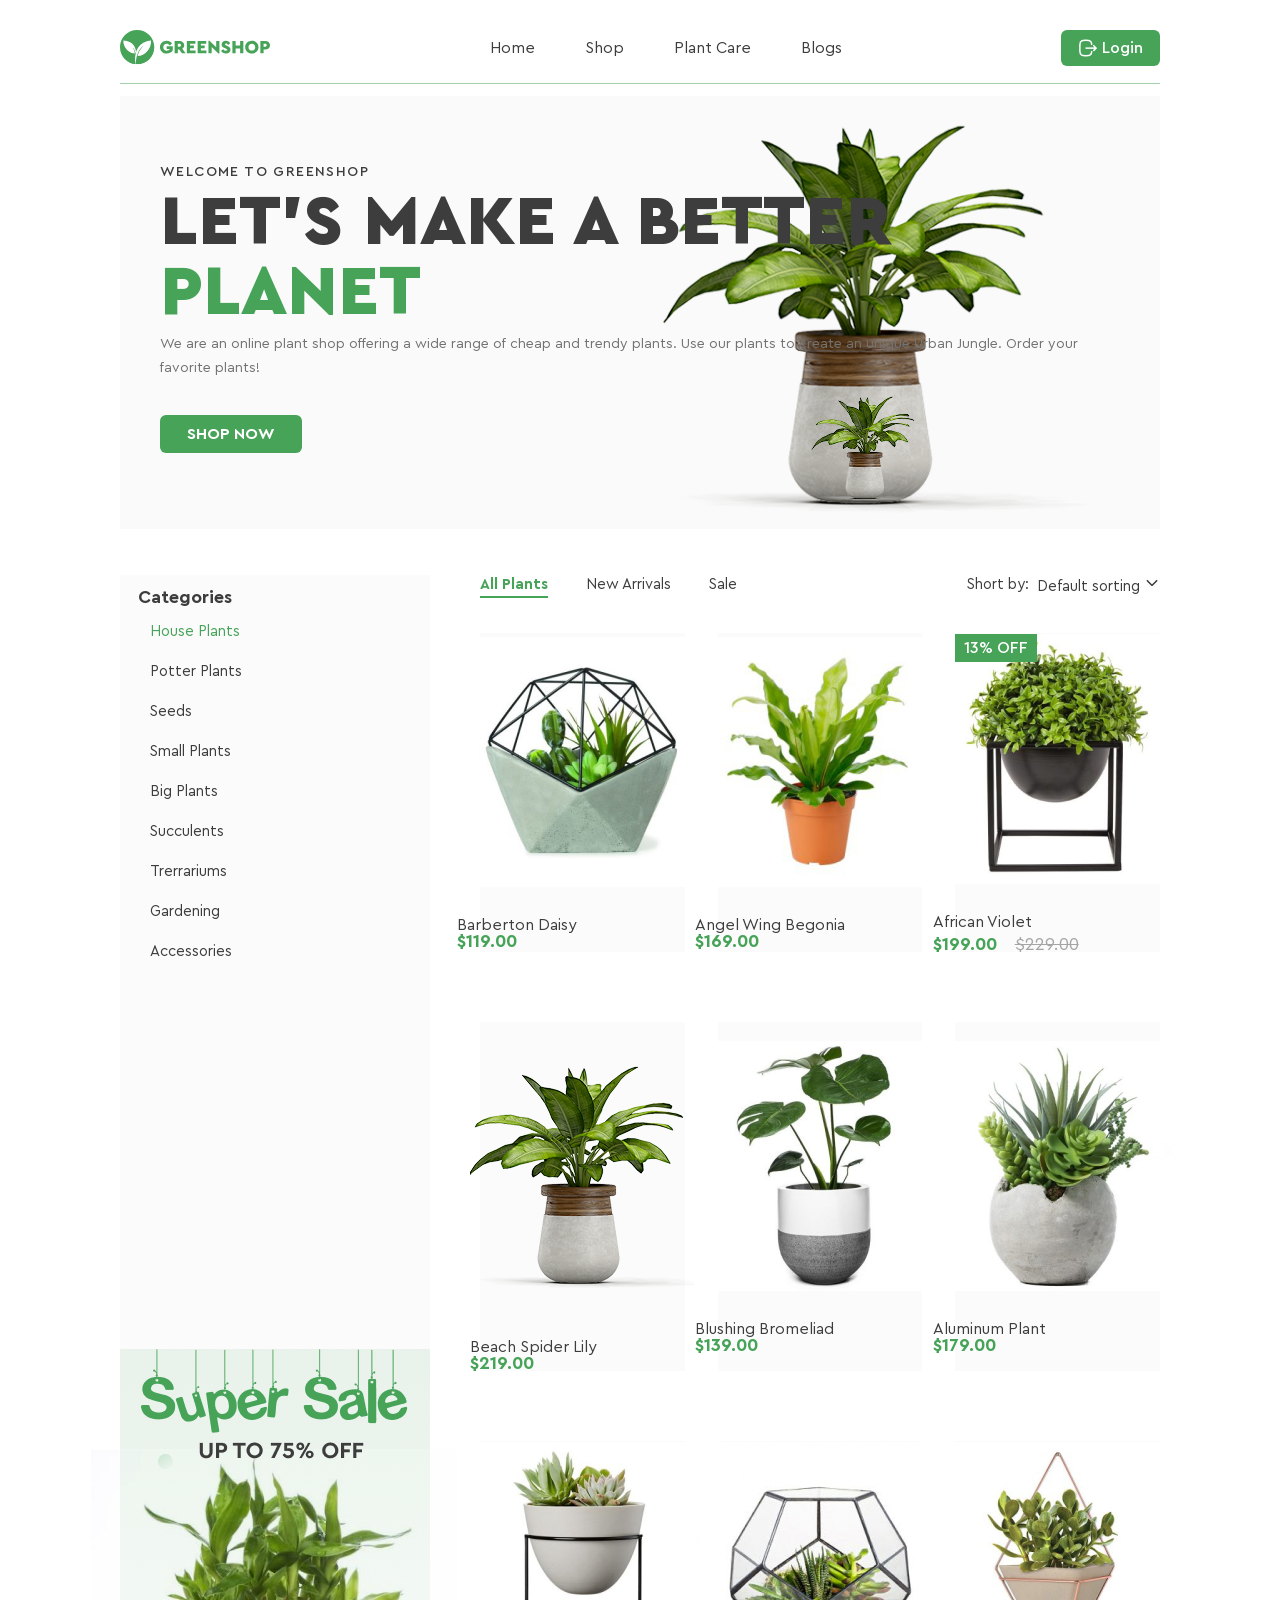
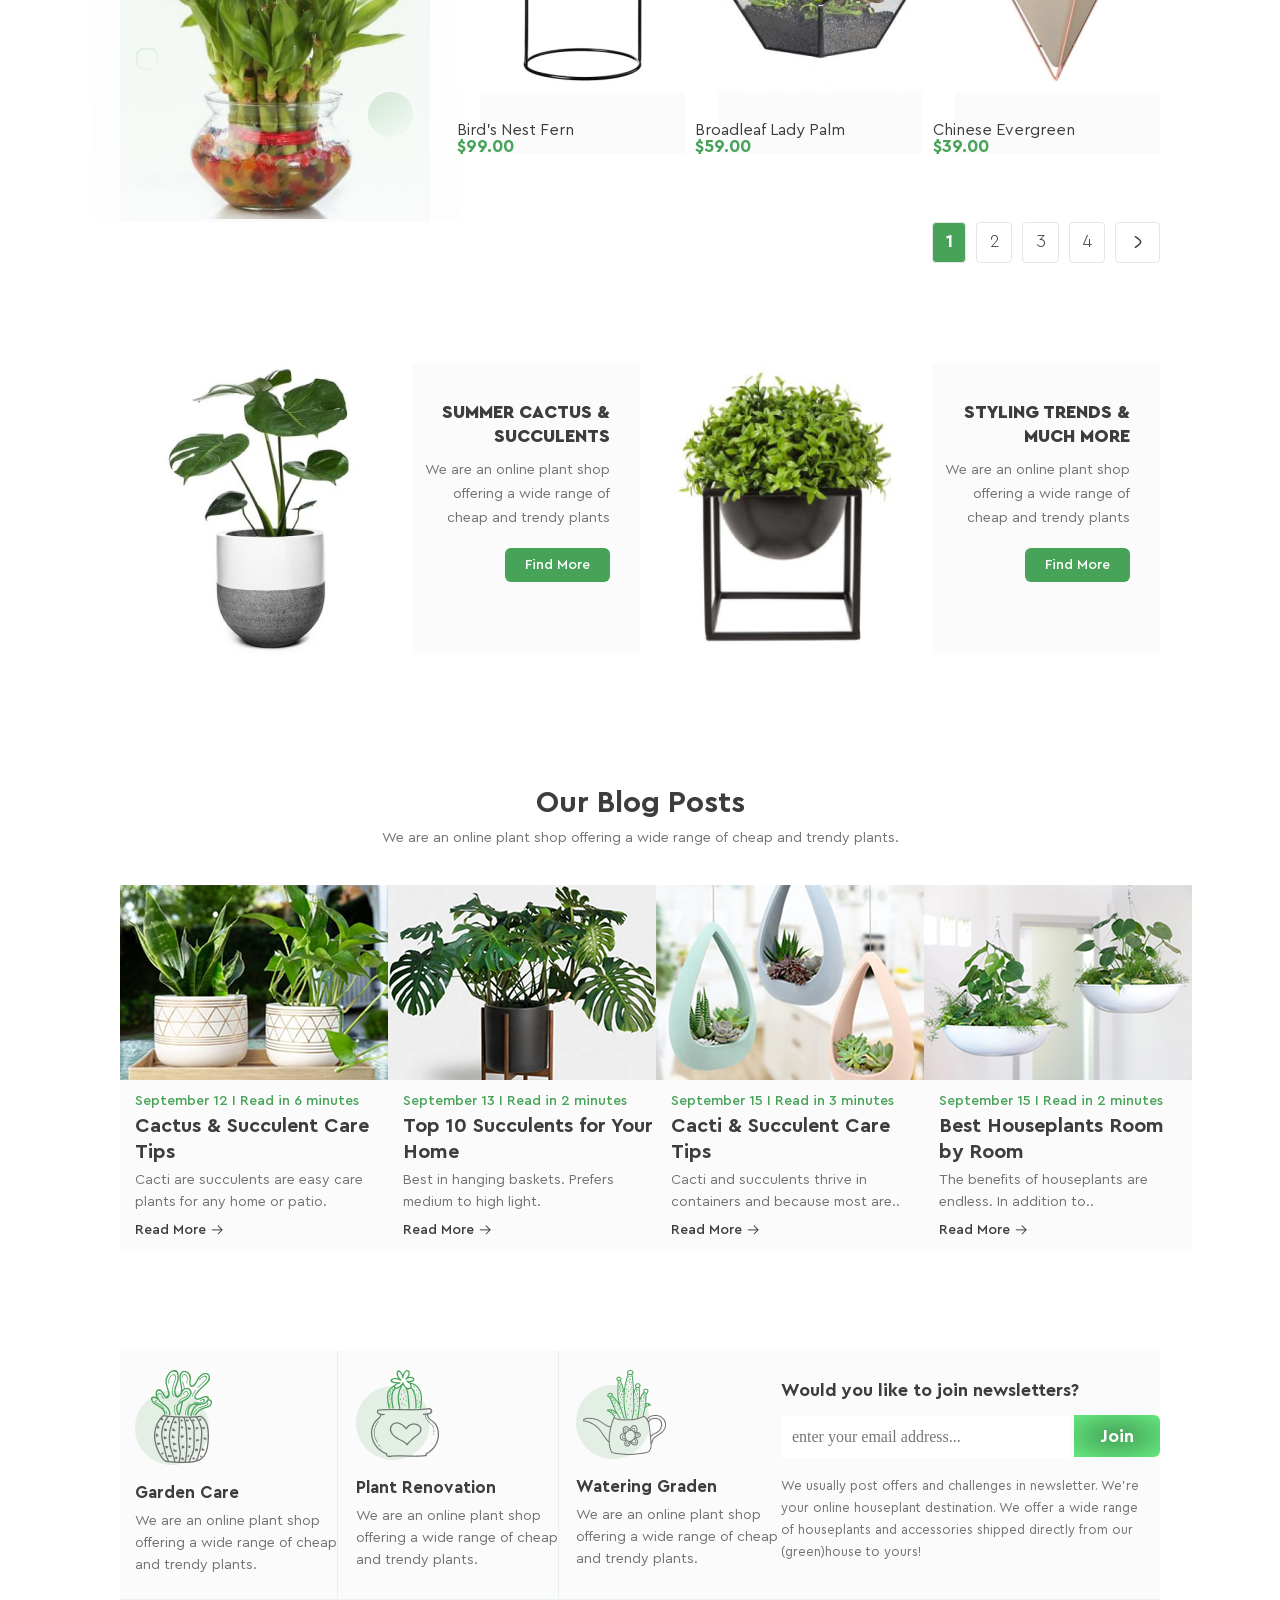
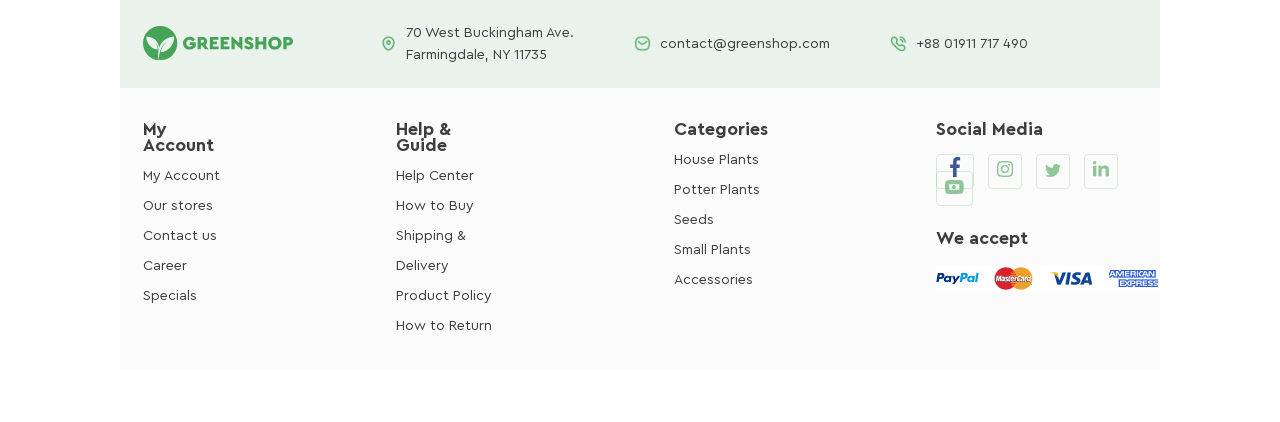
==== commit 1add162e: "add footer" ====
--- a/index.html
+++ b/index.html
@@ -63,10 +63,10 @@
         <p class="description">We are an online plant shop offering a wide range of cheap and trendy plants. Use our plants to create an unique Urban Jungle. Order your favorite plants!</p>
         <a class="button_shop" href="#">SHOP NOW</a>
       </div>
-      <div class="main-plants">
+      <!-- <div class="main-plants">
         <img class="big_plant" src="./images/01 1.png" alt="">
         <img class="plant" src="./images/01 2.png" alt="">
-      </div>
+      </div> -->
     </div>
     </header>
     <main>
@@ -253,6 +253,180 @@
         <a class="page_number" href="#"><img src="./images/Arrow - Right 2.png" alt=""></a>
       </div>
     </main>
+    <div class="second-block">
+      <div class="summer-product">
+        <img src="./images/image 14.png" alt="">
+        <div class="summer-product_text">
+          <h2>Summer cactus & succulents</h2>
+          <p>We are an online plant shop offering a wide range of cheap and trendy plants</p>
+          <a href="#">Find More</a>
+        </div>
+      </div>
+      <div class="summer-product">
+        <img src="./images/image 15.png" alt="">
+        <div class="summer-product_text">
+          <h2>Styling Trends & much more</h2>
+        <p>We are an online plant shop offering a wide range of cheap and trendy plants</p>
+        <a href="#">Find More</a>
+        </div>
+      </div>
+    </div>
+    <div class="our-blog">
+      <div class="blog-text">
+        <h2>Our Blog Posts</h2>
+        <p>We are an online plant shop offering a wide range of cheap and trendy plants.</p>
+      </div>
+      <div class="blog-plants">
+        <div class="blog-plant">
+          <img src="./images/01.png" alt="">
+          <p id="sale-green">September 12 I Read in 6 minutes</p>
+          <h2>Cactus & Succulent Care Tips</h2>
+          <p>Cacti are succulents are easy care plants for any home or patio.</p>
+          <a href="#">Read More <img src="./images/Arrow - Right.png" alt=""></a>
+        </div>
+        <div class="blog-plant">
+          <img src="./images/02.png" alt="">
+          <p id="sale-green">September 13 I Read in 2 minutes</p>
+          <h2>Top 10 Succulents for Your Home</h2>
+          <p>Best in hanging baskets. Prefers medium to high light.</p>
+          <a href="#">Read More <img src="./images/Arrow - Right.png" alt=""></a>
+        </div>
+        <div class="blog-plant">
+          <img src="./images/03.png" alt="">
+          <p id="sale-green">September 15 I Read in 3 minutes</p>
+          <h2>Cacti & Succulent Care Tips</h2>
+          <p>Cacti and succulents thrive in containers and because most are..</p>
+          <a href="#">Read More <img src="./images/Arrow - Right.png" alt=""></a>
+        </div>
+        <div class="blog-plant">
+          <img src="./images/04.png" alt="">
+          <p id="sale-green">September 15 I Read in 2 minutes</p>
+          <h2>Best Houseplants Room by Room</h2>
+          <p>The benefits of houseplants are endless. In addition to..</p>
+          <a href="#">Read More <img src="./images/Arrow - Right.png" alt=""></a>
+        </div>
+      </div>
+    </div>
+    <footer>
+      <div class="would">
+        <div class="advantages green-line">
+          <img src="./images/Group 22 (1).png" alt="">
+          <h2>Garden Care</h2>
+          <p>We are an online plant shop <br>
+            offering a wide range of cheap <br>
+            and trendy plants.</p>
+        </div>
+        <div class="advantages green-line">
+          <img src="./images/Group 18.png" alt="">
+          <h2>Plant Renovation</h2>
+          <p>We are an online plant shop <br>
+           offering a wide range of cheap <br>
+           and trendy plants.</p>
+        </div>
+        <div class="advantages">
+          <img src="./images/Group 19.png" alt="">
+          <h2>Watering Graden</h2>
+          <p>We are an online plant shop <br>
+          offering a wide range of cheap <br>
+          and trendy plants.</p>
+        </div>
+        <div class="registration-would">
+          <h2>Would you like to join newsletters?</h2>
+          <form action="#">
+            <input class="pole" placeholder="enter your email address..." type="text">
+            <a href="#">Join</a>
+          </form>
+
+          <p>We usually post offers and challenges in newsletter. We’re <br>
+            your online houseplant destination. We offer a wide range <br>
+            of houseplants and accessories shipped directly from our <br>
+            (green)house to yours!</p>
+        </div>
+      </div>
+      <div class="contacts">
+        <svg class="logo-footer" xmlns="http://www.w3.org/2000/svg" width="150" height="35" viewBox="0 0 150 35" fill="none">
+          <g clip-path="url(#clip0_1_797)">
+            <path d="M17.15 0C7.67748 0 0 7.67746 0 17.15C0 26.0201 6.73548 33.3175 15.3711 34.207C14.8496 29.9134 15.0436 26.4001 15.7067 23.5135C15.3347 21.7225 14.4898 19.0703 12.5734 17.1864C12.5734 17.1864 13.8348 19.0784 14.5181 21.6214C14.5181 21.6255 14.5221 21.6295 14.5221 21.6335C14.5949 21.9044 14.6596 22.1793 14.7162 22.4623C14.7283 22.527 14.7404 22.5917 14.7526 22.6604C14.8051 22.9515 14.8536 23.2426 14.886 23.5418C5.19513 22.3532 3.12921 13.6569 3.35561 10.3781C13.665 10.9482 15.7754 17.8292 16.0827 22.0985C19.4585 11.0412 30.1843 10.4024 31.0697 10.3781C31.4538 18.8763 25.1509 25.5026 17.6149 26.0807C17.6635 25.8503 17.7201 25.6198 17.7767 25.3934C17.7928 25.3247 17.813 25.26 17.8333 25.1913C17.8777 25.0296 17.9222 24.8679 17.9748 24.7061C17.995 24.6374 18.0192 24.5646 18.0394 24.4959C18.096 24.318 18.1567 24.1442 18.2173 23.9663C18.2335 23.9259 18.2456 23.8854 18.2618 23.845C18.3386 23.6348 18.4195 23.4326 18.5003 23.2305C18.5084 23.2143 18.5125 23.1941 18.5205 23.1779C18.5205 23.1779 18.5205 23.1779 18.5246 23.1779C20.4571 18.5043 24.0229 15.4439 24.0229 15.4439C17.0247 19.4868 15.8441 29.9983 15.6582 34.2231C16.1514 34.2676 16.6446 34.2999 17.15 34.2999C26.6225 34.2999 34.3 26.6225 34.3 17.15C34.3 7.67746 26.6225 0 17.15 0Z" fill="#46A358"/>
+            <path d="M46.7038 10.7454C48.9719 10.7454 50.8235 11.7197 52.0243 13.4986L49.7764 15.4109C48.9719 14.287 47.9975 13.7048 46.6472 13.7048C44.5691 13.7048 43.2754 15.0713 43.2754 17.1534C43.2754 19.2719 44.6419 20.695 46.8372 20.695C48.0177 20.695 48.9557 20.2826 49.5541 19.5912V19.0091H46.6674V16.2356H52.7763V20.133C52.1941 21.1639 51.3693 21.9887 50.302 22.6234C49.2347 23.242 48.0339 23.5614 46.7038 23.5614C42.9924 23.618 39.9238 20.7313 39.9764 17.1534C39.9198 13.5956 42.9924 10.6888 46.7038 10.7454Z" fill="#46A358"/>
+            <path d="M61.9577 23.3316L59.1681 19.4908H57.8379V23.3316H54.6157V10.9684H59.4672C62.2204 10.9684 64.246 12.6543 64.246 15.2215C64.246 16.7376 63.5142 17.995 62.2973 18.7429L65.5559 23.3316H61.9577ZM57.8339 16.681H59.4834C60.3809 16.681 60.9631 16.0988 60.9631 15.2215C60.9631 14.3442 60.3809 13.7782 59.4834 13.7782H57.8339V16.681Z" fill="#46A358"/>
+            <path d="M66.8335 10.9684H75.4126V13.8712H70.0557V15.5773H73.8763V18.2739H70.0557V20.4288H75.639V23.3316H66.8335V10.9684Z" fill="#46A358"/>
+            <path d="M77.644 10.9684H86.223V13.8712H80.8662V15.5773H84.6867V18.2739H80.8662V20.4288H86.4494V23.3316H77.644V10.9684Z" fill="#46A358"/>
+            <path d="M99.4194 10.9683V23.5579H98.3884L91.6812 17.057V23.3315H88.459V10.7419H89.4899L96.1971 17.1499V10.9683H99.4194Z" fill="#46A358"/>
+            <path d="M103.264 19.135C103.996 20.1094 104.764 20.7279 106.017 20.7279C106.862 20.7279 107.291 20.4288 107.291 19.8264C107.291 19.2846 107.008 19.1148 106.034 18.6822L104.76 18.1203C102.718 17.2187 101.631 16.0584 101.631 14.3927C101.631 12.2014 103.43 10.7379 105.957 10.7379C107.998 10.7379 109.442 11.7123 110.19 13.2283L108.035 14.8778C107.436 13.9803 106.875 13.5679 105.993 13.5679C105.318 13.5679 104.889 13.8307 104.889 14.3563C104.889 14.8051 105.152 15.0517 105.957 15.367L107.38 15.9654C109.535 16.867 110.545 17.9505 110.545 19.6929C110.545 22.0904 108.577 23.5539 106.009 23.5539C103.782 23.5539 101.983 22.4866 101.081 20.7805L103.264 19.135Z" fill="#46A358"/>
+            <path d="M112.393 10.9684H115.615V15.4843H120.131V10.9684H123.353V23.3316H120.131V18.3871H115.615V23.3316H112.393V10.9684Z" fill="#46A358"/>
+            <path d="M131.843 10.7419C135.442 10.6651 138.607 13.6084 138.53 17.1499C138.603 20.7279 135.442 23.6145 131.843 23.5579C128.229 23.6145 125.116 20.7279 125.193 17.1499C125.116 13.6084 128.229 10.6692 131.843 10.7419ZM131.86 13.7014C129.874 13.7014 128.488 15.1083 128.488 17.1499C128.488 18.1809 128.807 19.0218 129.426 19.6606C130.044 20.2791 130.869 20.5985 131.86 20.5985C133.772 20.5985 135.231 19.2118 135.231 17.1499C135.235 15.1083 133.772 13.7014 131.86 13.7014Z" fill="#46A358"/>
+            <path d="M140.374 10.9684H145.225C147.979 10.9684 150.004 12.6543 150.004 15.2215C150.004 17.7524 147.926 19.4908 145.225 19.4908H143.596V23.3316H140.374V10.9684ZM145.242 16.681C146.139 16.681 146.721 16.0988 146.721 15.2215C146.721 14.3442 146.139 13.7782 145.242 13.7782H143.592V16.681H145.242Z" fill="#46A358"/>
+          </g>
+          <defs>
+            <clipPath id="clip0_1_797">
+              <rect width="150" height="34.2999" fill="white"/>
+            </clipPath>
+          </defs>
+        </svg>
+        <div class="contacte">
+          <img height="17px" src="./images/Location@2x.png" alt="">
+          <p>70 West Buckingham Ave. <br>
+             Farmingdale, NY 11735</p>
+        </div>
+        <div class="contacte">
+          <img height="17px" src="./images/Message.png" alt="">
+          <p>contact@greenshop.com</p>
+        </div>
+        <div class="contacte">
+          <img height="17px" src="./images/Calling.png" alt="">
+          <p>+88 01911 717 490</p>
+        </div>
+      </div>
+      <div class="info">
+        <div>
+          <h2>My Account</h2>
+          <ul>
+            <li>My Account</li>
+            <li>Our stores</li>
+            <li>Contact us</li>
+            <li>Career</li>
+            <li>Specials</li>
+          </ul>
+        </div>
+        <div>
+          <h2>Help & Guide</h2>
+          <ul>
+            <li>Help Center</li>
+            <li>How to Buy</li>
+            <li>Shipping & Delivery</li>
+            <li>Product Policy</li>
+            <li>How to Return</li>
+          </ul>
+        </div>
+        <div>
+          <h2>Categories</h2>
+          <ul>
+            <li>House Plants</li>
+            <li>Potter Plants</li>
+            <li>Seeds</li>
+            <li>Small Plants</li>
+            <li>Accessories</li>
+          </ul>
+        </div>
+        <div class="media-and-money">
+          <div>
+            <h2>Social Media</h2>
+            <div class="social-icons">
+              <a href="#"><img src="./images/facebook 1.png" alt=""></a>
+              <a href="#"><img src="./images/Instagram.png" alt=""></a>
+              <a href="#"><img src="./images/Twitter.png" alt=""></a>
+              <a href="#"><img src="./images/Linkedin.png" alt=""></a>
+              <a href="#"><img src="./images/Union.png" alt=""></a>
+            </div>
+            <div>
+              <h2>We accept</h2>
+              <img class="carts" src="./images/image 16.png" alt="">
+            </div>
+          </div>
+        </div>
+      </div>
+    </footer>
   </div>
+
 </body>
 </html>
--- a/css/style.css
+++ b/css/style.css
@@ -1,3 +1,92 @@
+@font-face {
+  font-family: "icomoon";
+  src: url("fonts/icomoon.eot?7hn4vw");
+  src: url("fonts/icomoon.eot?7hn4vw#iefix") format("embedded-opentype"), url("fonts/icomoon.ttf?7hn4vw") format("truetype"), url("fonts/icomoon.woff?7hn4vw") format("woff"), url("fonts/icomoon.svg?7hn4vw#icomoon") format("svg");
+  font-weight: normal;
+  font-style: normal;
+  font-display: block;
+}
+[class^=icon-],
+[class*=" icon-"] {
+  /* use !important to prevent issues with browser extensions that change fonts */
+  font-family: "icomoon" !important;
+  speak: never;
+  font-style: normal;
+  font-weight: normal;
+  font-variant: normal;
+  text-transform: none;
+  line-height: 1;
+  /* Better Font Rendering =========== */
+  -webkit-font-smoothing: antialiased;
+  -moz-osx-font-smoothing: grayscale;
+}
+
+.icon-Arrow---Down-2:before {
+  content: "\e900";
+}
+
+.icon-Calling:before {
+  content: "\e901";
+}
+
+.icon-Facebook-1:before {
+  content: "\e902";
+  color: #46a358;
+}
+
+.icon-Frame:before {
+  content: "\e903";
+}
+
+.icon-heart-1:before {
+  content: "\e904";
+}
+
+.icon-Instagram-1:before {
+  content: "\e905";
+  color: #46a358;
+}
+
+.icon-Linkedin:before {
+  content: "\e906";
+  color: #46a358;
+}
+
+.icon-Location:before {
+  content: "\e907";
+}
+
+.icon-Logout:before {
+  content: "\e908";
+}
+
+.icon-Message:before {
+  content: "\e909";
+}
+
+.icon-shopping-1:before {
+  content: "\e90a";
+  color: #46a358;
+}
+
+.icon-Twitter:before {
+  content: "\e90b";
+  color: #46a358;
+}
+
+.icon-Union:before {
+  content: "\e90c";
+  color: #46a358;
+}
+
+.icon-Vector-1:before {
+  content: "\e90d";
+}
+
+.icon-Vector:before {
+  content: "\e90e";
+}
+
 @font-face {
   font-family: "Cera Pro";
   src: url(../font/CeraPro-Light.woff2);
@@ -159,11 +248,18 @@
 
 header {
   background-color: rgba(245, 245, 245, 0.5019607843);
+  background-image: url(../images/01\ 1.png);
+  background-repeat: no-repeat;
+  background-size: contain;
+  background-position: left 90% top 0%;
 }
 
 .header {
   display: flex;
   gap: 93px;
+  background-image: url(../images/01\ 2.png);
+  background-repeat: no-repeat;
+  background-position: left 75% top 94%;
 }
 
 .header_text {
@@ -453,4 +549,270 @@
   font-weight: 500;
   line-height: 16px;
   padding: 6px 9px;
+}
+
+.second-block {
+  display: flex;
+  padding-top: 100px;
+  justify-content: space-between;
+}
+
+.summer-product {
+  background: #fbfbfb;
+  text-align: right;
+  width: 586px;
+  display: flex;
+}
+
+.summer-product_text h2 {
+  color: #3d3d3d;
+  font-family: "Cera Pro";
+  font-size: 18px;
+  font-style: normal;
+  font-weight: 900;
+  line-height: 24px;
+  text-transform: uppercase;
+  margin: 37px 30px 0 0;
+}
+.summer-product_text p {
+  color: #727272;
+  font-family: "Cera Pro";
+  font-size: 14px;
+  font-style: normal;
+  font-weight: 400;
+  line-height: 24px;
+  margin: 10px 30px 25px 0;
+}
+.summer-product_text a {
+  text-decoration: none;
+  color: #fff;
+  font-family: "Cera Pro";
+  font-size: 14px;
+  font-style: normal;
+  font-weight: 500;
+  line-height: 20px;
+  border-radius: 6px;
+  background: #46a358;
+  padding: 10px 20px;
+  margin: 0 30px 46px 0;
+}
+.summer-product_text img {
+  position: relative;
+}
+
+.our-blog {
+  padding-top: 140px;
+}
+
+.blog-text h2 {
+  color: #3d3d3d;
+  text-align: center;
+  font-family: "Cera Pro";
+  font-size: 30px;
+  font-style: normal;
+  font-weight: 700;
+  line-height: 16px;
+}
+.blog-text p {
+  color: #727272;
+  text-align: center;
+  font-family: "Cera Pro";
+  font-size: 14px;
+  font-style: normal;
+  font-weight: 400;
+  line-height: 24px;
+  padding: 15px 0 35px 0;
+}
+
+#sale-green {
+  color: #46a358;
+  font-family: "Cera Pro";
+  font-size: 14px;
+  font-style: normal;
+  font-weight: 500;
+  line-height: 16px;
+  padding: 9px 0 4px 15px;
+}
+
+.blog-plants {
+  display: flex;
+  justify-content: space-between;
+  padding-bottom: 100px;
+}
+
+.blog-plant {
+  background: #fbfbfb;
+  max-width: 268px;
+}
+.blog-plant h2 {
+  color: #3d3d3d;
+  font-family: "Cera Pro";
+  font-size: 20px;
+  font-style: normal;
+  font-weight: 700;
+  line-height: 26px;
+  padding-left: 15px;
+}
+.blog-plant p {
+  color: #727272;
+  font-family: "Cera Pro";
+  font-size: 14px;
+  font-style: normal;
+  font-weight: 400;
+  line-height: 22px;
+  padding: 4px 0 9px 15px;
+}
+.blog-plant a {
+  padding: 0 0 13px 15px;
+  display: flex;
+  text-decoration: none;
+  color: #3d3d3d;
+  font-family: "Cera Pro";
+  font-size: 14px;
+  font-style: normal;
+  font-weight: 500;
+  line-height: 16px;
+  text-align: center;
+  gap: 3px;
+}
+
+.blog-plant a:hover {
+  color: #46a358;
+}
+
+.would {
+  display: flex;
+  justify-content: space-between;
+}
+
+.green-line {
+  border-right: 1px solid rgba(70, 163, 88, 0.1);
+}
+
+.advantages h2 {
+  color: #3d3d3d;
+  font-family: "Cera Pro";
+  font-size: 17px;
+  font-style: normal;
+  font-weight: 700;
+  line-height: 16px;
+  padding: 17px 0 9px 15px;
+}
+.advantages img {
+  padding: 19px 0 0 15px;
+}
+.advantages p {
+  color: #727272;
+  font-family: "Cera Pro";
+  font-size: 14px;
+  font-style: normal;
+  font-weight: 400;
+  line-height: 22px;
+  padding: 0 0 23px 15px;
+}
+
+.registration-would h2 {
+  color: #3d3d3d;
+  font-family: "Cera Pro";
+  font-size: 18px;
+  font-style: normal;
+  font-weight: 700;
+  line-height: 16px;
+  padding: 31px 0 18px 0;
+}
+.registration-would p {
+  color: #727272;
+  font-family: "Cera Pro";
+  font-size: 13px;
+  font-style: normal;
+  font-weight: 400;
+  line-height: 22px;
+  padding: 17px 0 32px 0;
+}
+.registration-would a {
+  text-decoration: none;
+  padding: 12px 26px;
+  border-radius: 0 6px 6px 0;
+  background: radial-gradient(#46a358, #64e77e);
+  color: #fff;
+  font-family: "Cera Pro";
+  font-size: 18px;
+  font-style: normal;
+  font-weight: 700;
+  line-height: 16px;
+}
+
+.pole {
+  padding: 12px 86px 12px 11px;
+  border: none;
+}
+
+footer {
+  background: #fbfbfb;
+}
+
+.contacts {
+  background: rgba(70, 163, 88, 0.1);
+  display: flex;
+  gap: 60px;
+}
+
+.contacte {
+  display: flex;
+  align-items: center;
+  gap: 9px;
+}
+.contacte p {
+  color: #3d3d3d;
+  font-family: "Cera Pro";
+  font-size: 14px;
+  font-style: normal;
+  font-weight: 400;
+  line-height: 22px;
+}
+
+.logo-footer {
+  padding: 27px 27px 27px 23px;
+}
+
+.info {
+  display: flex;
+  gap: 145px;
+}
+.info h2 {
+  color: #3d3d3d;
+  font-family: "Cera Pro";
+  font-size: 18px;
+  font-style: normal;
+  font-weight: 700;
+  line-height: 16px;
+  padding: 33px 0 0 23px;
+}
+.info li {
+  color: #3d3d3d;
+  font-family: "Cera Pro";
+  font-size: 14px;
+  font-style: normal;
+  font-weight: 400;
+  line-height: 30px;
+}
+.info ul {
+  padding: 8px 0 29px 23px;
+}
+.info .media-and-money h2 {
+  padding: 33px 0 20px 23px;
+}
+.info .media-and-money a {
+  padding: 8px;
+  border-radius: 4px;
+  border: 1px solid rgba(70, 163, 88, 0.2);
+  margin: 20px 0 33px 10px;
+}
+
+.social-icons {
+  padding-left: 13px;
+}
+
+.carts {
+  padding-left: 23px;
 }/*# sourceMappingURL=style.css.map */
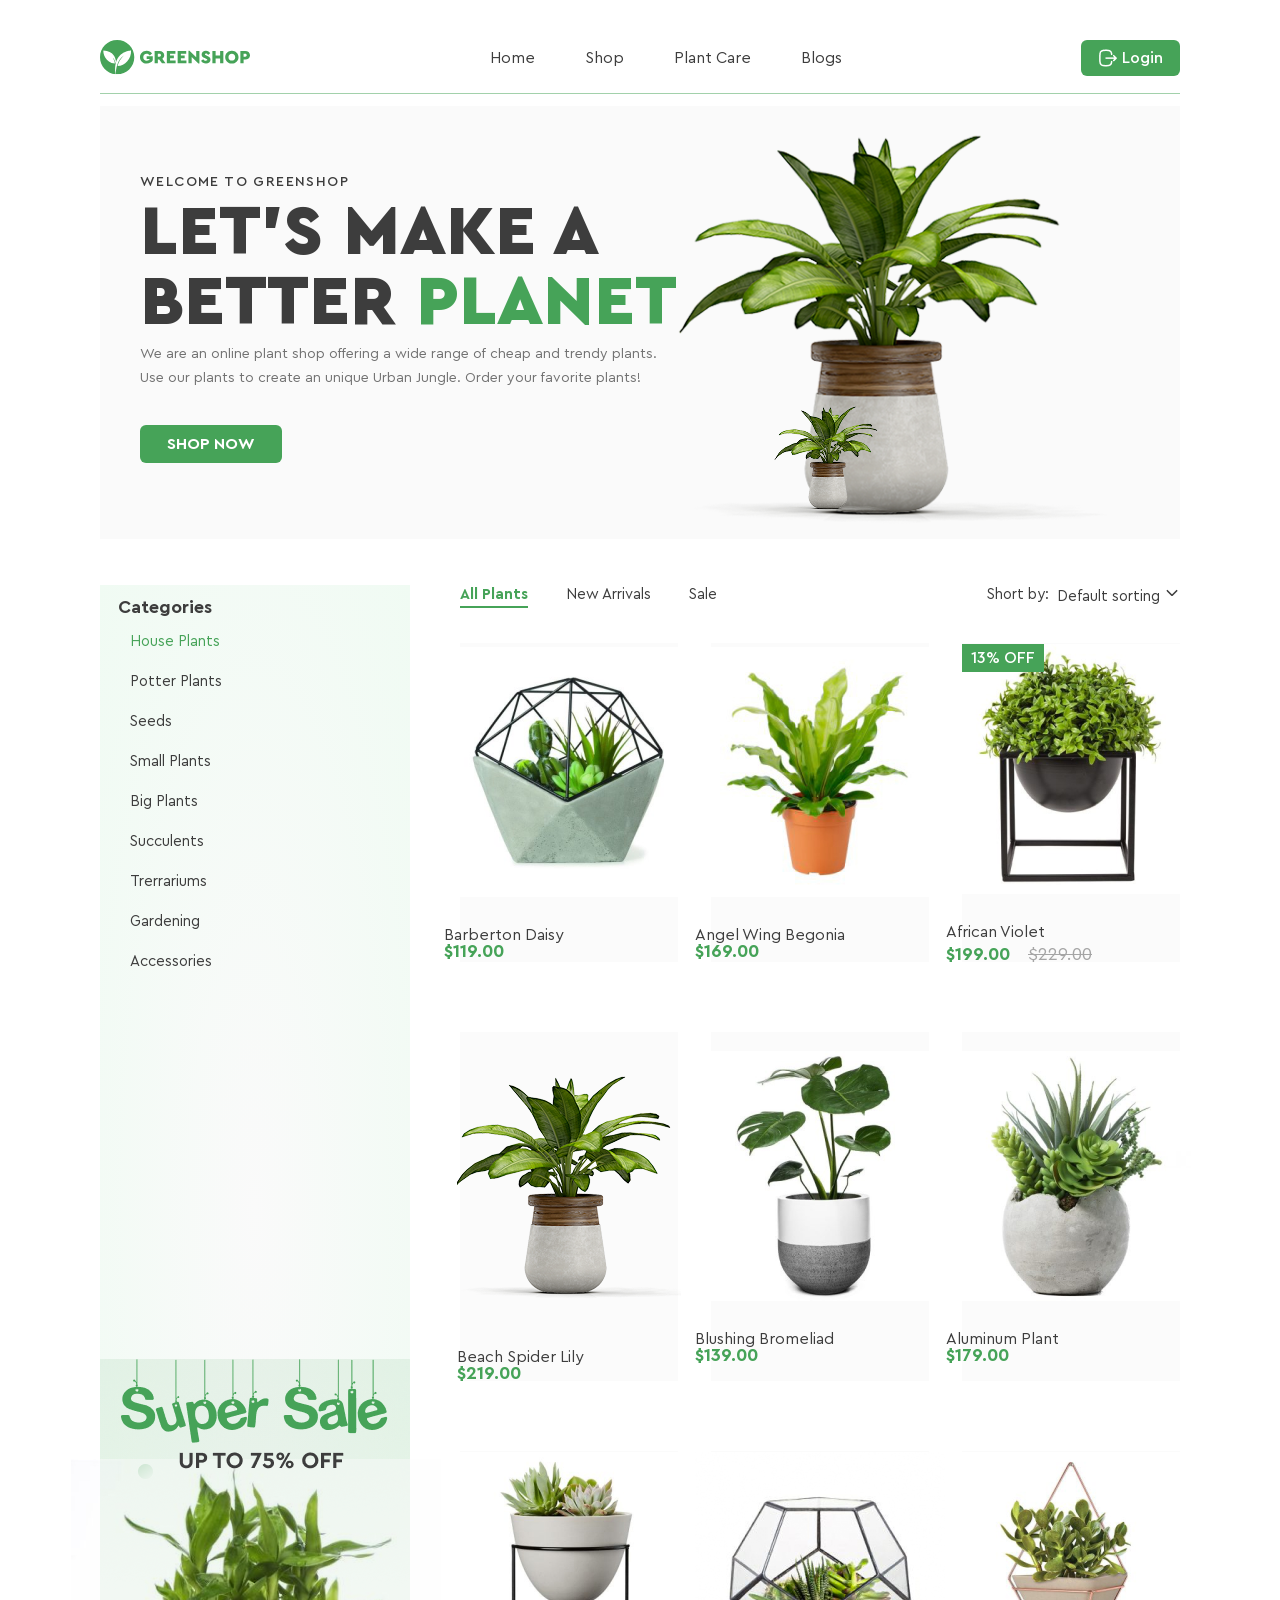
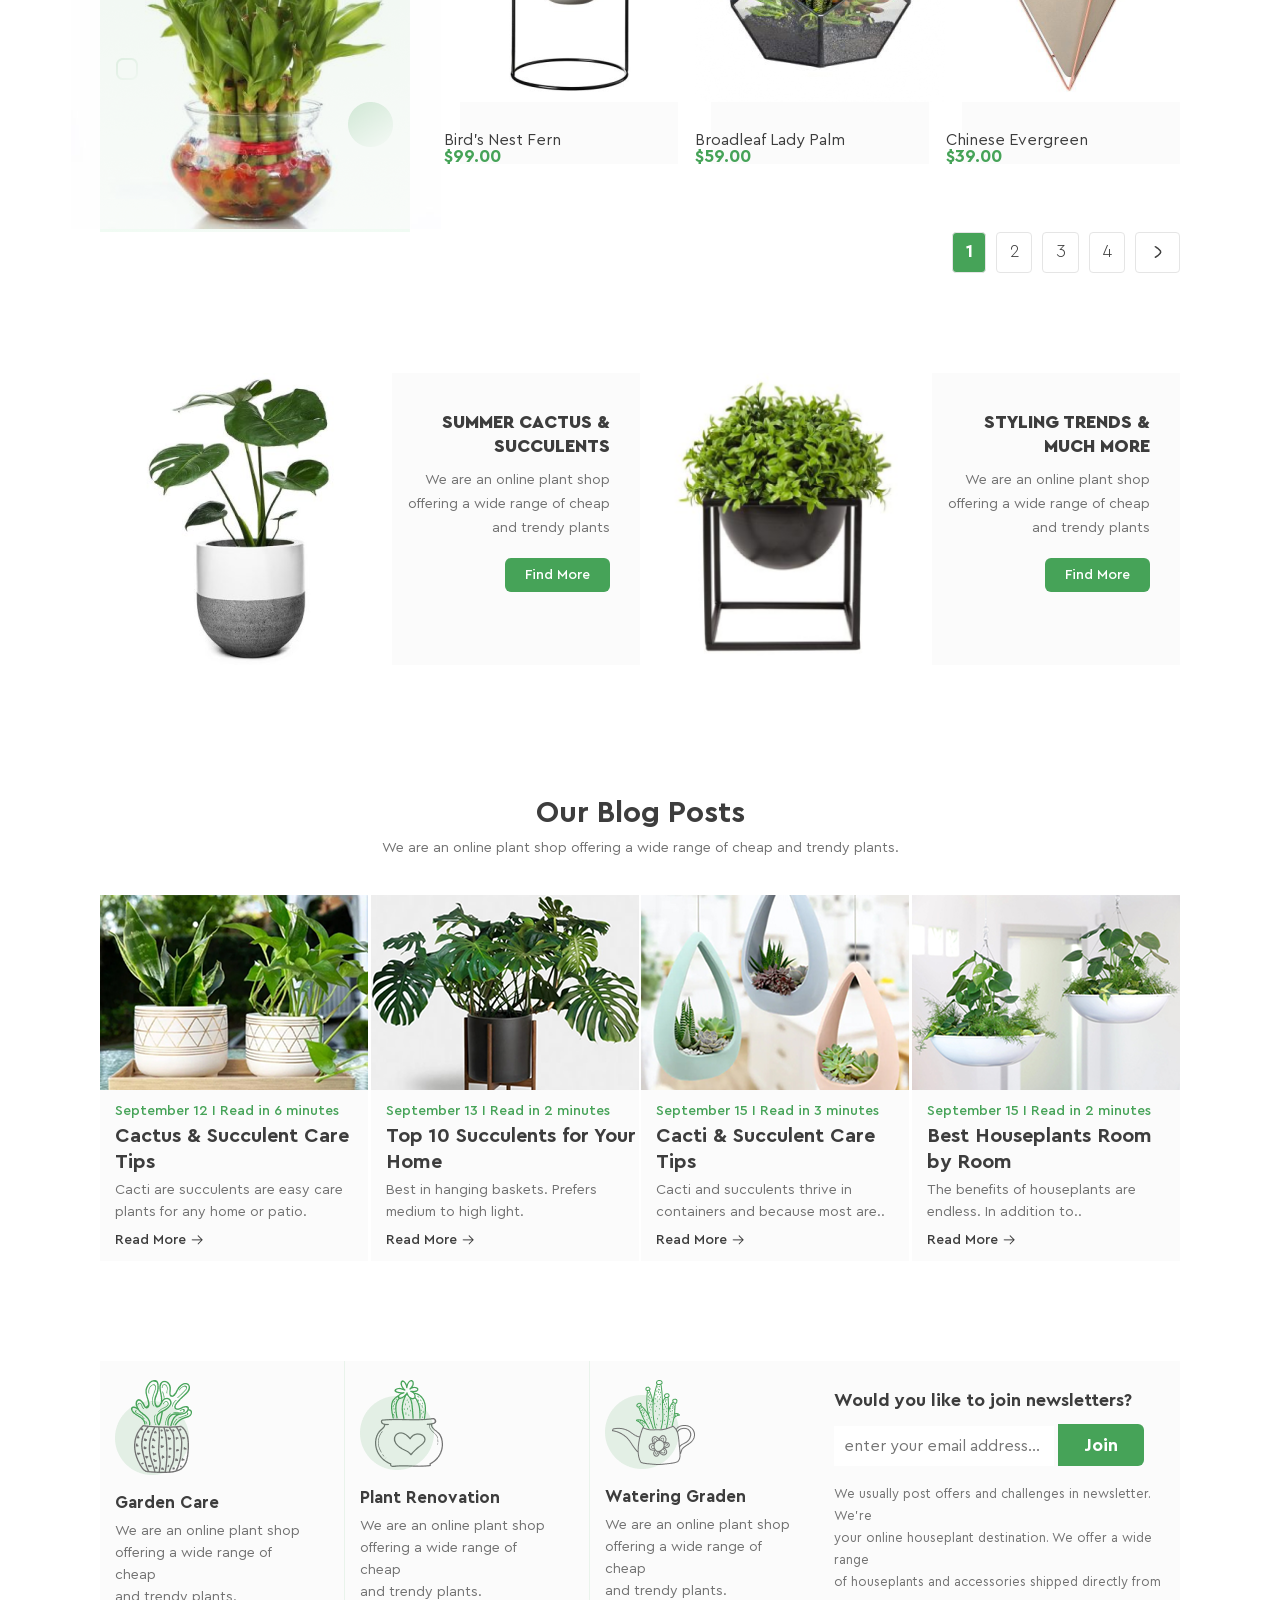
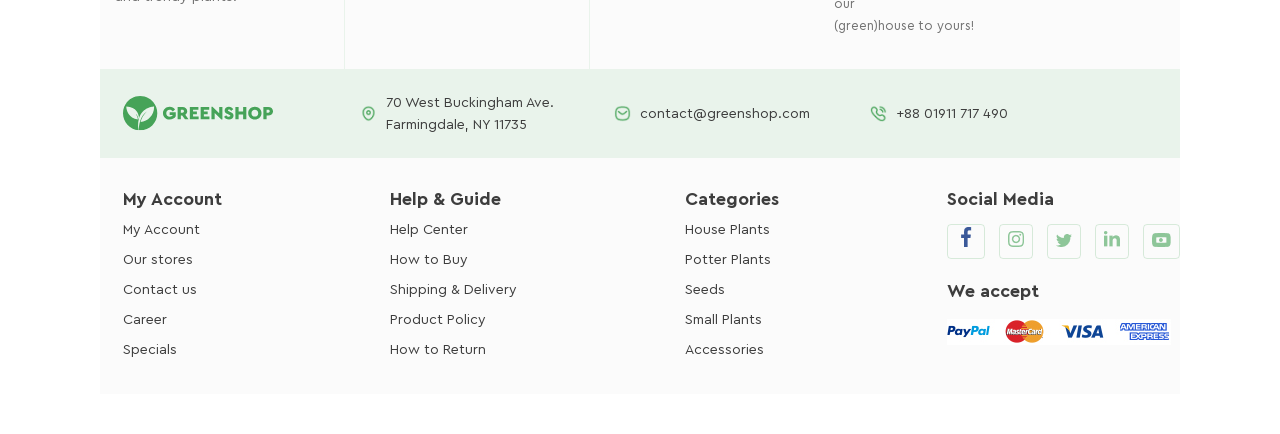
==== commit 34043a63: "add registration" ====
--- a/index.html
+++ b/index.html
@@ -53,9 +53,58 @@
             </li>
             <li class="punkt-spisok">Blogs</li>
           </ul>
-         <a class="button_login" href="./registration.html"><img src="./images/Logout.png" alt="">Login</a>
+         <a class="button_login" href="#open-modal"><img src="./images/Logout.png" alt="">Login</a>
     </nav>
     <header>
+
+
+
+
+      <div id="open-modal"  class="popup">
+        <div class="popup_content">
+         
+         <a class="crossImage" href="#"> <img src="./images/X.png" alt=""> </a>
+             <div class="container">
+                 <div class="main_logo">
+                     <p>Login</p>
+                     <p>|</p>
+                     <p class="different_color">Register</p>
+                 </div>
+                 <form class="form" action="">
+                     <legend>Enter your email and password to register.</legend>
+                     <label for="">
+                         <input class="pole-voda" type="text" placeholder="Username" required>
+                     </label>
+                     <label for="">
+                         <input class="pole-voda" type="email"  placeholder="Enter your email address" required>
+                     </label>
+                     <div class="input-container">
+                         <label for=""><input class="pole-voda" type="password" placeholder="Password" required></label>
+                         <img src="./images/Hide.png" alt="" class="eye-icon">
+                     </div>
+                     <label for=""><input class="pole-voda" placeholder="Confirm Password" type="password" required></label>
+                     <button class="submit" type="submit">Register</button>
+                 </form>
+                 <div class="register_social">
+                     <div class="text-with-line">
+                         <p class="line">-</p>
+                         <p>Or register with</p>
+                         <p class="line">-</p>
+                     </div>
+                     <button class="btn-social"><img src="./images/google 1.png" alt="">Continue with Google</button>
+                     <button class="btn-social"><img src="./images/facebook 1.png" alt="">Continue with Facebook</button>
+                 </div>
+             </div>
+              <div class="footer"></div> 
+         </div>
+     </div>
+
+
+
+
+     
+
+
       <div class="header">
       <div class="header_text">
         <p class="Welcome">Welcome to GreenShop</p>
@@ -259,7 +308,7 @@
         <div class="summer-product_text">
           <h2>Summer cactus & succulents</h2>
           <p>We are an online plant shop offering a wide range of cheap and trendy plants</p>
-          <a href="#">Find More</a>
+          <a class="find" href="#">Find More</a>
         </div>
       </div>
       <div class="summer-product">
@@ -267,7 +316,7 @@
         <div class="summer-product_text">
           <h2>Styling Trends & much more</h2>
         <p>We are an online plant shop offering a wide range of cheap and trendy plants</p>
-        <a href="#">Find More</a>
+        <a class="find" href="#">Find More</a>
         </div>
       </div>
     </div>
@@ -334,7 +383,7 @@
           <h2>Would you like to join newsletters?</h2>
           <form action="#">
             <input class="pole" placeholder="enter your email address..." type="text">
-            <a href="#">Join</a>
+            <a class="join" href="#">Join</a>
           </form>
 
           <p>We usually post offers and challenges in newsletter. We’re <br>
@@ -412,11 +461,11 @@
           <div>
             <h2>Social Media</h2>
             <div class="social-icons">
-              <a href="#"><img src="./images/facebook 1.png" alt=""></a>
-              <a href="#"><img src="./images/Instagram.png" alt=""></a>
-              <a href="#"><img src="./images/Twitter.png" alt=""></a>
-              <a href="#"><img src="./images/Linkedin.png" alt=""></a>
-              <a href="#"><img src="./images/Union.png" alt=""></a>
+              <a class="media-plotforma" href="#"><img src="./images/facebook 1.png" alt=""></a>
+              <a class="media-plotforma" href="#"><img src="./images/Instagram.png" alt=""></a>
+              <a class="media-plotforma" href="#"><img src="./images/Twitter.png" alt=""></a>
+              <a class="media-plotforma" href="#"><img src="./images/Linkedin.png" alt=""></a>
+              <a class="media-plotforma" href="#"><img src="./images/Union.png" alt=""></a>
             </div>
             <div>
               <h2>We accept</h2>
--- a/css/style.css
+++ b/css/style.css
@@ -244,6 +244,13 @@
   padding: 8px 17px;
   border-radius: 6px;
   gap: 4px;
+  transition: all 0.7s ease-in-out 0.2s;
+}
+
+.button_login:hover {
+  font-size: 18px;
+  background-color: #398348;
+  padding: 10px 19px;
 }
 
 header {
@@ -259,11 +266,12 @@
   gap: 93px;
   background-image: url(../images/01\ 2.png);
   background-repeat: no-repeat;
-  background-position: left 75% top 94%;
+  background-position: left 70% top 94%;
 }
 
 .header_text {
   padding: 68px 40px 85px;
+  width: 50%;
 }
 
 .Welcome {
@@ -315,6 +323,13 @@
   padding: 11px 27px;
   border-radius: 6px;
   background: #46a358;
+  transition: all 0.7s ease-in-out 0.2s;
+}
+
+.button_shop:hover {
+  border-radius: 50px;
+  padding: 14px 30px;
+  background: #3d3d3d;
 }
 
 .main-plants {
@@ -336,7 +351,7 @@
 }
 
 aside {
-  background-color: #fbfbfb;
+  background: radial-gradient(rgba(245, 245, 245, 0.5019607843), #f0fbf3);
   max-width: 310px;
 }
 
@@ -595,9 +610,16 @@
   background: #46a358;
   padding: 10px 20px;
   margin: 0 30px 46px 0;
+  transition: 0.7s ease-in-out 0.2s;
 }
 .summer-product_text img {
   position: relative;
+}
+
+.find:hover {
+  padding: 8px 17px;
+  background: rgba(70, 163, 89, 0.3568627451);
+  border-radius: 50px;
 }
 
 .our-blog {
@@ -689,6 +711,9 @@
   border-right: 1px solid rgba(70, 163, 88, 0.1);
 }
 
+.advantages {
+  padding: 19px 34px 23px 15px;
+}
 .advantages h2 {
   color: #3d3d3d;
   font-family: "Cera Pro";
@@ -696,10 +721,7 @@
   font-style: normal;
   font-weight: 700;
   line-height: 16px;
-  padding: 17px 0 9px 15px;
-}
-.advantages img {
-  padding: 19px 0 0 15px;
+  padding: 17px 0 9px 0;
 }
 .advantages p {
   color: #727272;
@@ -708,7 +730,6 @@
   font-style: normal;
   font-weight: 400;
   line-height: 22px;
-  padding: 0 0 23px 15px;
 }
 
 .registration-would h2 {
@@ -733,18 +754,31 @@
   text-decoration: none;
   padding: 12px 26px;
   border-radius: 0 6px 6px 0;
+  background: #46a358;
+  color: #fff;
+  font-family: "Cera Pro";
+  font-size: 18px;
+  font-style: normal;
+  font-weight: 700;
+  line-height: 16px;
+  transition: all 0.7s ease-in-out 0.2s;
+}
+
+.join:hover {
   background: radial-gradient(#46a358, #64e77e);
-  color: #fff;
-  font-family: "Cera Pro";
-  font-size: 18px;
-  font-style: normal;
-  font-weight: 700;
-  line-height: 16px;
+  color: #000000;
 }
 
 .pole {
+  max-width: 200px;
   padding: 12px 86px 12px 11px;
   border: none;
+  color: #acacac;
+  font-family: "Cera Pro";
+  font-size: 14px;
+  font-style: normal;
+  font-weight: 400;
+  line-height: 16px;
 }
 
 footer {
@@ -807,6 +841,11 @@
   border-radius: 4px;
   border: 1px solid rgba(70, 163, 88, 0.2);
   margin: 20px 0 33px 10px;
+  transition: all 0.7s ease-in-out 0.2s;
+}
+.info .media-plotforma:hover {
+  border: 1.5px solid rgb(235, 234, 234);
+  padding: 12px;
 }
 
 .social-icons {
@@ -815,4 +854,185 @@
 
 .carts {
   padding-left: 23px;
+}
+
+.popup {
+  z-index: 3;
+  display: flex;
+  position: fixed;
+  top: 0;
+  left: 0;
+  justify-content: center;
+  align-items: center;
+  width: 100%;
+  height: 100%;
+  opacity: 0;
+  pointer-events: none;
+  transition: 0.3s;
+}
+
+.crossImage {
+  display: flex;
+  margin-left: auto;
+  padding: 1rem;
+}
+
+.popup_content {
+  position: absolute;
+  display: flex;
+  flex-direction: column;
+  justify-content: center;
+  align-items: center;
+  background-color: white;
+  text-align: center;
+  min-width: 300px;
+  max-width: 500px;
+  width: 90%;
+  position: relative;
+  box-shadow: 0 4px 8px rgba(0, 0, 0, 0.2);
+}
+
+#open-modal:target {
+  opacity: 1;
+  pointer-events: auto;
+  background: rgba(0, 0, 0, 0.5);
+}
+
+#closeBtn {
+  position: absolute;
+  top: 10px;
+  right: 15px;
+  font-size: 24px;
+  cursor: pointer;
+}
+
+#openBtn {
+  text-decoration: none;
+}
+
+.popup-btn {
+  display: flex;
+  justify-content: center;
+  align-items: center;
+}
+
+.openBtn {
+  border: none;
+  background-color: #46a358;
+  border-radius: 0.5rem;
+  padding: 16px 118px;
+  color: white;
+  font-size: 16px;
+  font-weight: 700;
+  font-style: normal;
+}
+
+.main_logo {
+  display: flex;
+  align-items: center;
+  justify-content: center;
+  gap: 10px;
+  padding-bottom: 20px;
+}
+
+.different_color {
+  color: #46a358;
+}
+
+.main_logo p {
+  font-size: 20px;
+  font-weight: 500;
+  font-style: normal;
+}
+
+.form {
+  display: grid;
+  gap: 16px;
+  margin-top: 10px;
+  color: #3d3d3d;
+}
+
+.text-with-line {
+  display: flex;
+  justify-content: center;
+  align-items: center;
+  gap: 7px;
+  color: #3d3d3d;
+}
+
+.register_social {
+  display: grid;
+  gap: 15px;
+  padding-top: 25px;
+}
+
+.pole-voda {
+  width: 100%;
+  padding-top: 15px;
+  padding-bottom: 15px;
+  box-sizing: border-box;
+}
+
+.footer {
+  height: 10px;
+  width: 100%;
+  background-color: #46a358;
+}
+
+.container {
+  padding: 40px 100px;
+}
+
+.btn-social {
+  padding: 10px 20px;
+  background-color: white;
+  border-color: #eaeaea;
+  display: flex;
+  justify-content: center;
+  align-items: center;
+  gap: 10px;
+  border-radius: 0.5rem;
+  color: #3d3d3d;
+}
+
+.submit {
+  width: 100%;
+  box-sizing: border-box;
+  border: none;
+  background-color: #46a358;
+  border-radius: 0.5rem;
+  padding: 16px 15px;
+  color: white;
+  font-size: 16px;
+  font-weight: 700;
+  font-style: normal;
+}
+
+.input-container {
+  position: relative;
+}
+
+input[type=password],
+input[type=text] {
+  width: 100%;
+  padding: 10px 10px 10px 10px;
+  font-size: 16px;
+}
+
+.eye-icon {
+  position: absolute;
+  right: 10px;
+  top: 50%;
+  transform: translateY(-50%);
+  cursor: pointer;
+  width: 20px;
+}
+
+@media (max-width: 600px) {
+  .container {
+    padding: 20px;
+  }
+  .openBtn {
+    padding: 12px 40px;
+  }
 }/*# sourceMappingURL=style.css.map */
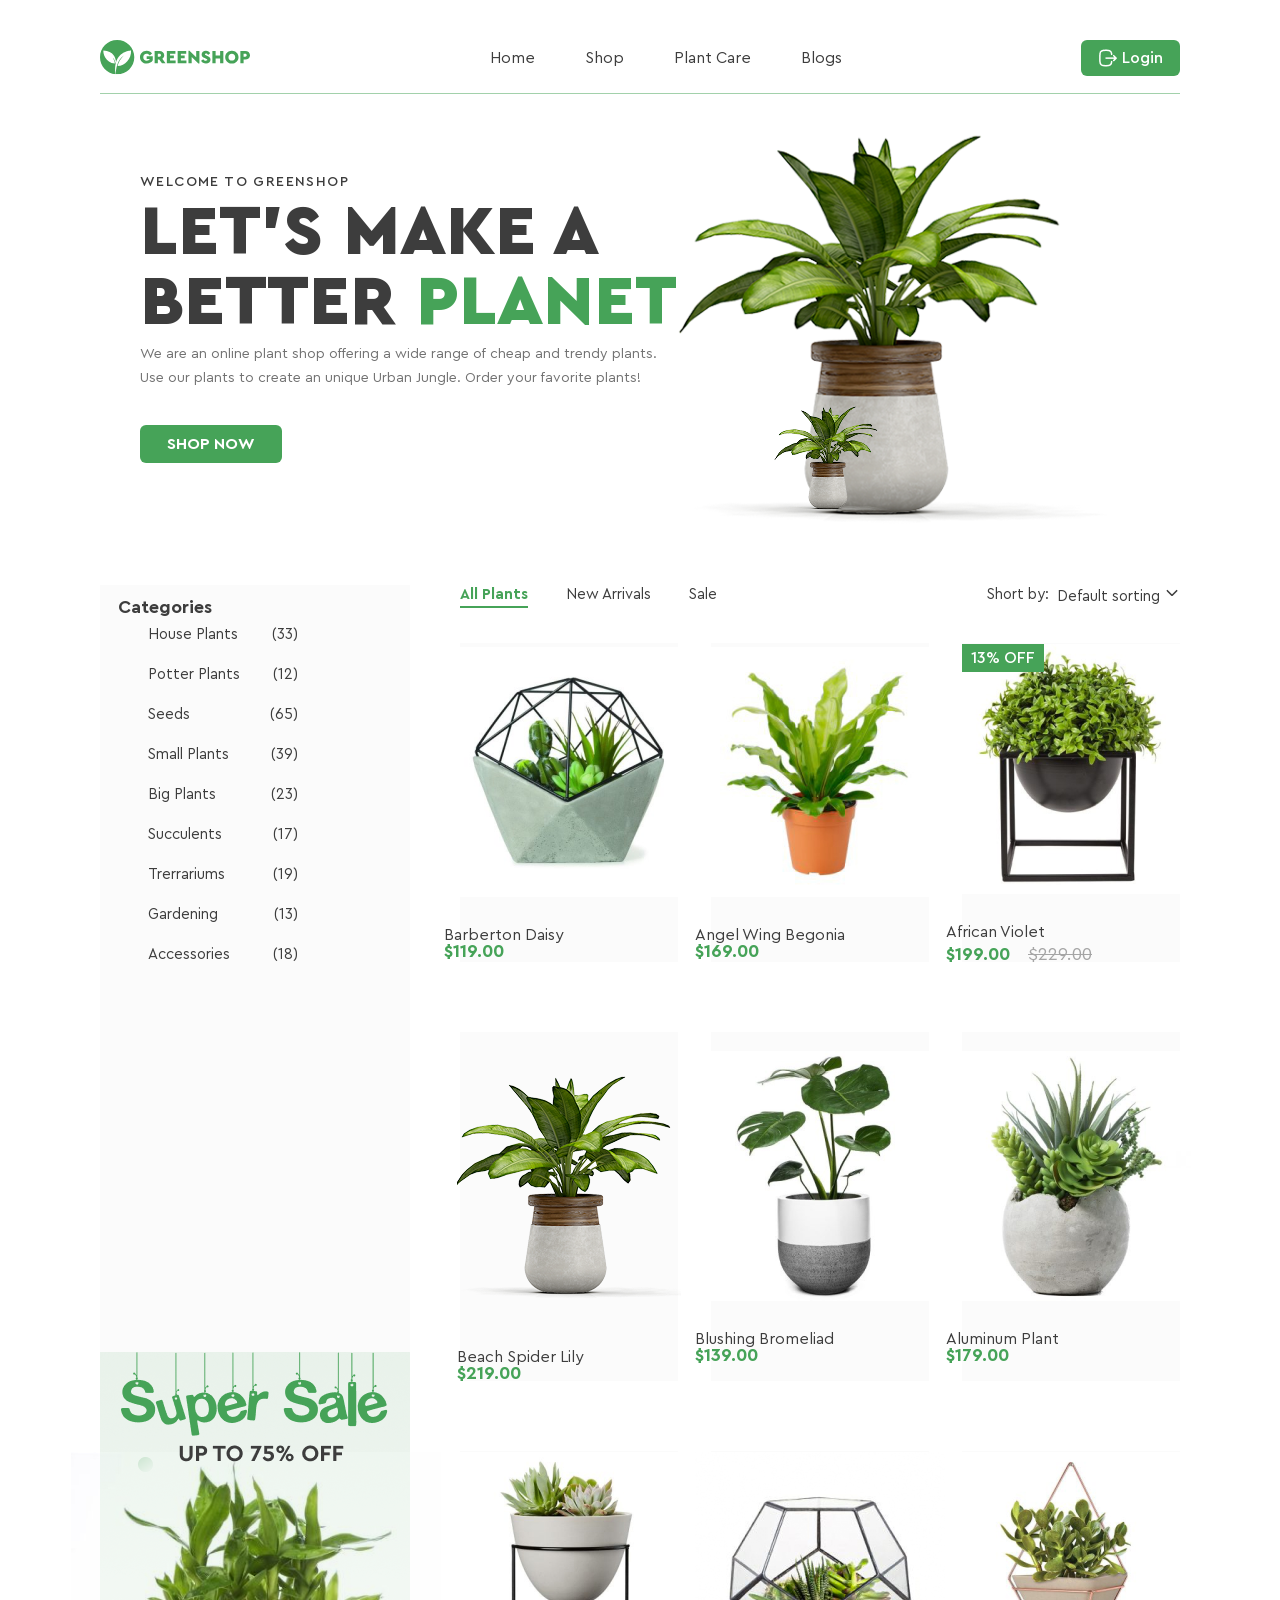
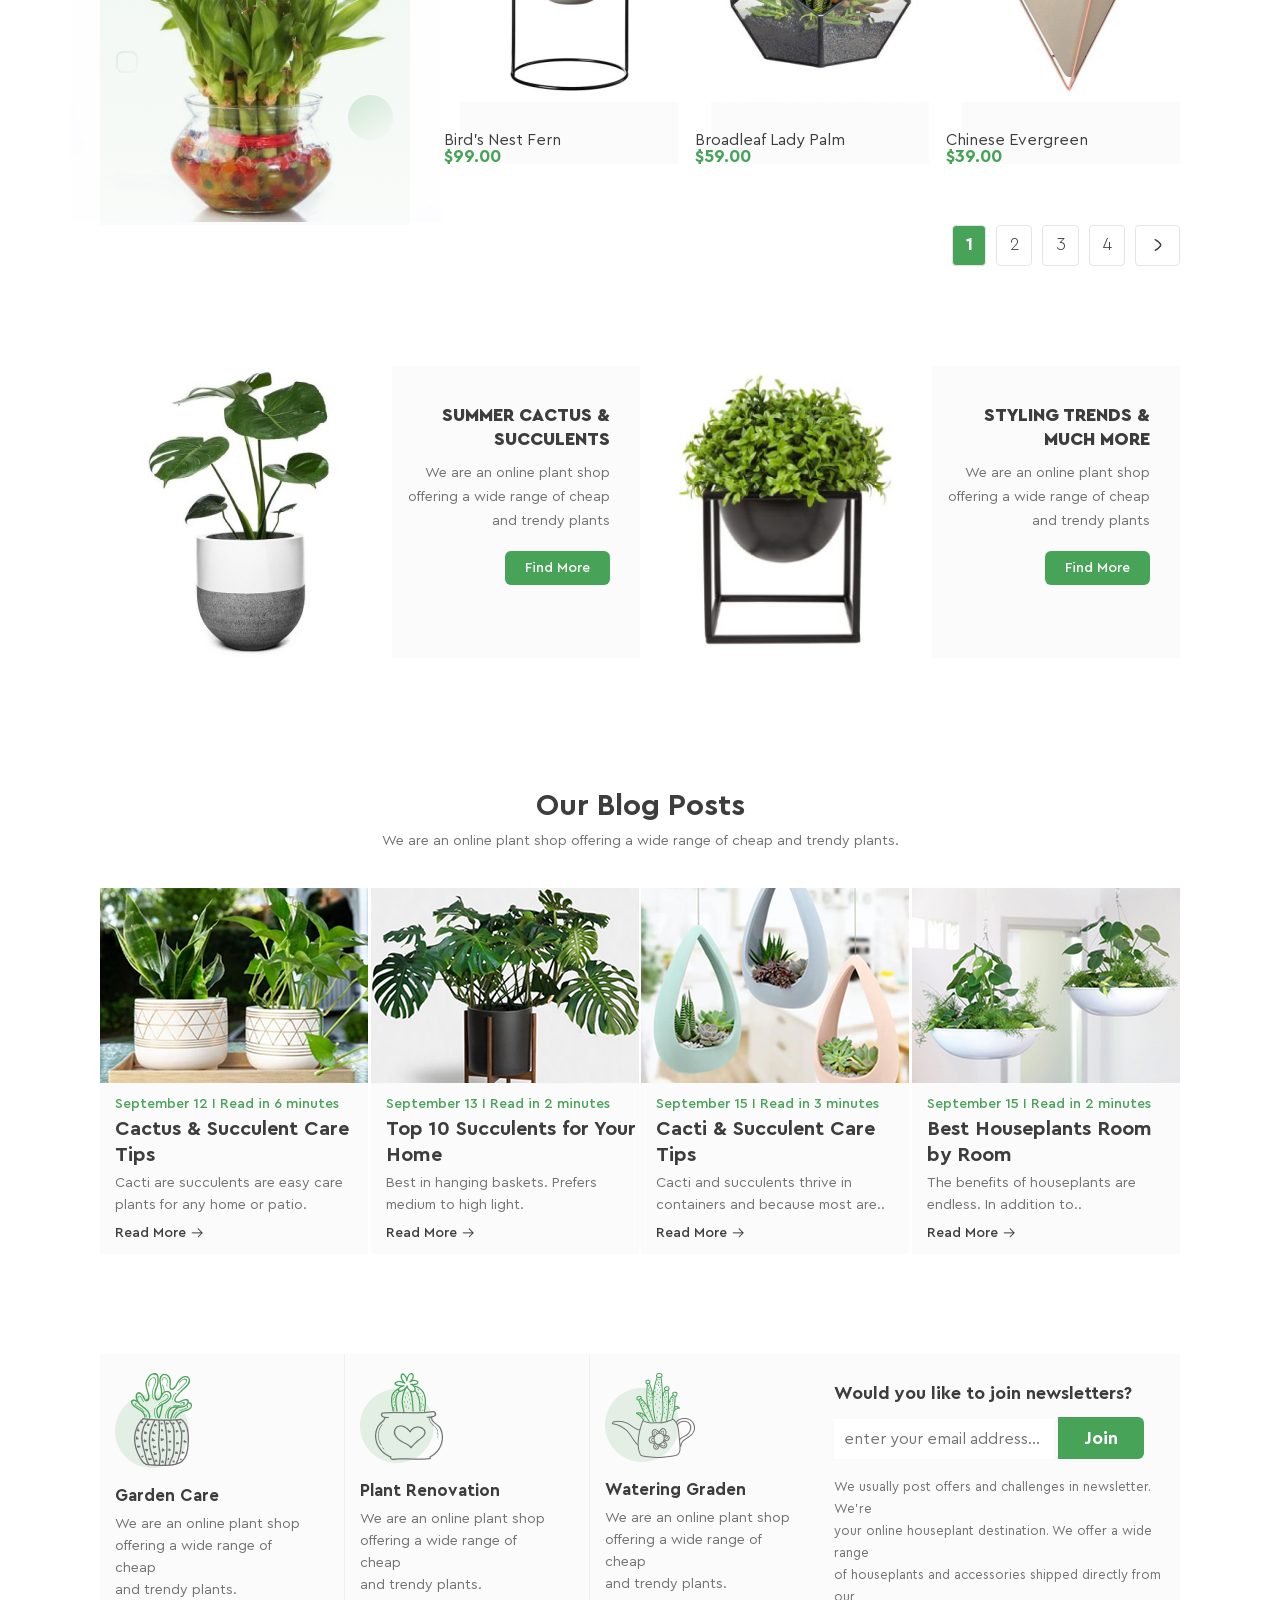
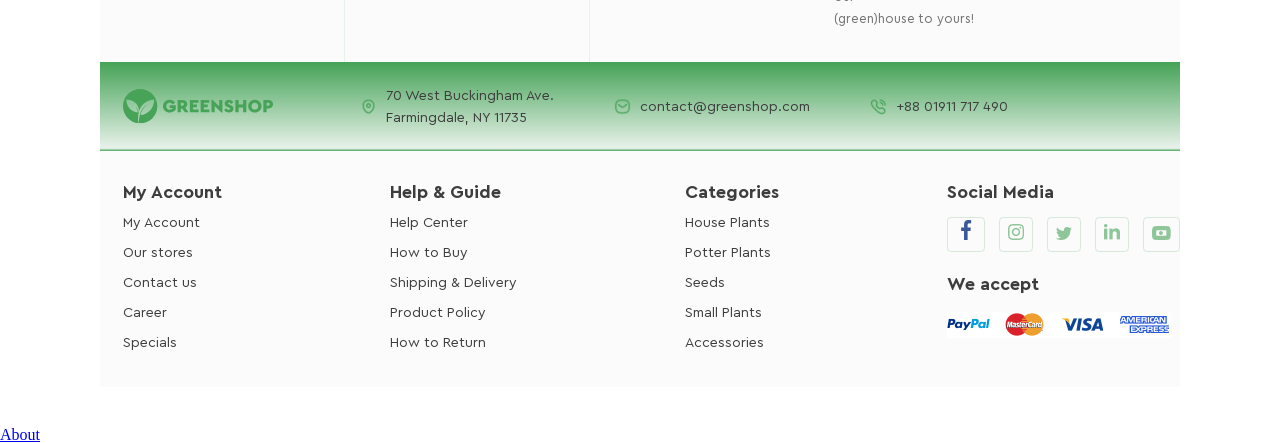
==== commit 7adf606b: "animation" ====
--- a/index.html
+++ b/index.html
@@ -71,7 +71,7 @@
                      <p class="different_color">Register</p>
                  </div>
                  <form class="form" action="">
-                     <legend>Enter your email and password to register.</legend>
+                     <legend class="enter">Enter your email and password to register.</legend>
                      <label for="">
                          <input class="pole-voda" type="text" placeholder="Username" required>
                      </label>
@@ -123,7 +123,7 @@
       <aside>
         <div class="categories">
           <p class="categories_title">Categories</p>
-          <ul class="categories_list">
+          <!-- <ul class="categories_list">
             <li class="action_item">House Plants</li>
             <li>Potter Plants</li>
             <li>Seeds</li>
@@ -133,7 +133,72 @@
             <li>Trerrariums</li>
             <li>Gardening</li>
             <li>Accessories</li>
-          </ul>
+          </ul> -->
+          <div>
+            <label  class="custom-checkbox">
+              <input type="checkbox" name="">
+              <div class="custom-check-icon">
+                <p>House Plants</p>
+                <p>(33)</p>
+              </div>
+            </label>
+            <label  class="custom-checkbox">
+              <input type="checkbox" name="">
+              <div class="custom-check-icon">
+                <p>Potter Plants</p>
+                <p>(12)</p>
+              </div>
+            </label>
+            <label  class="custom-checkbox">
+              <input type="checkbox" name="">
+              <div class="custom-check-icon">
+                <p>Seeds</p>
+                <p>(65)</p>
+              </div>
+            </label>
+            <label  class="custom-checkbox">
+              <input type="checkbox" name="">
+              <div class="custom-check-icon">
+                <p>Small Plants</p>
+                <p>(39)</p>
+              </div>
+            </label>
+            <label  class="custom-checkbox">
+              <input type="checkbox" name="">
+              <div class="custom-check-icon">
+                <p>Big Plants</p>
+                <p>(23)</p>
+              </div>
+            </label>
+            <label  class="custom-checkbox">
+              <input type="checkbox" name="">
+              <div class="custom-check-icon">
+                <p>Succulents</p>
+                <p>(17)</p>
+              </div>
+            </label>
+            <label  class="custom-checkbox">
+              <input type="checkbox" name="">
+              <div class="custom-check-icon">
+                <p>Trerrariums</p>
+                <p>(19)</p>
+              </div>
+            </label>
+            <label class="custom-checkbox">
+              <input type="checkbox" name="">
+              <div class="custom-check-icon">
+                <p>Gardening</p>
+                <p>(13)</p>
+              </div>
+            </label>
+            <label class="custom-checkbox">
+              <input type="checkbox" name="">
+              <div class="custom-check-icon">
+                <p>Accessories</p>
+                <p>(18)</p>
+              </div>
+            </label>
+          </div>
         </div>
         <div class="img_plant">
           <img src="./images/Super Sale Banner.png" alt="">
@@ -476,6 +541,30 @@
       </div>
     </footer>
   </div>
-
+  
+  <div id="preloader" class="preloader hidden">
+    <div class="ball-one"></div>
+    <div class="ball-two"></div>
+</div>
+<a href="about.html" class="link">About</a>
+<script>
+    document.querySelectorAll('a.button_login').forEach(button_login => {
+      button_login.addEventListener('click', e => {
+        e.preventDefault();
+        document.getElementById('preloader').classList.remove('hidden');
+        setTimeout(() => { window.location = button_login.href }, 500);
+      });
+    });
+
+    const preloader = document.getElementById('preloader');
+
+// Когда закончится анимация на любом из шариков — прячем прелоадер
+document.querySelector('.ball-two').addEventListener('animationend', () => {
+  preloader.classList.add('hidden');
+});
+
+
+
+  </script>
 </body>
 </html>
--- a/css/style.css
+++ b/css/style.css
@@ -10,7 +10,6 @@
 [class*=" icon-"] {
   /* use !important to prevent issues with browser extensions that change fonts */
   font-family: "icomoon" !important;
-  speak: never;
   font-style: normal;
   font-weight: normal;
   font-variant: normal;
@@ -254,7 +253,7 @@
 }
 
 header {
-  background-color: rgba(245, 245, 245, 0.5019607843);
+  background: linear-gradient(98deg, rgba(245, 245, 245, 0.5) -23.46%, rgba(245, 245, 245, 0.5) 107.51%);
   background-image: url(../images/01\ 1.png);
   background-repeat: no-repeat;
   background-size: contain;
@@ -351,7 +350,7 @@
 }
 
 aside {
-  background: radial-gradient(rgba(245, 245, 245, 0.5019607843), #f0fbf3);
+  background-color: #fbfbfb;
   max-width: 310px;
 }
 
@@ -786,7 +785,7 @@
 }
 
 .contacts {
-  background: rgba(70, 163, 88, 0.1);
+  background: linear-gradient(#46a358 1%, rgba(70, 163, 88, 0.1) 97%, #46a358);
   display: flex;
   gap: 60px;
 }
@@ -869,6 +868,23 @@
   opacity: 0;
   pointer-events: none;
   transition: 0.3s;
+}
+.popup p {
+  color: #3d3d3d;
+  font-family: "Cera Pro";
+  font-size: 20px;
+  font-style: normal;
+  font-weight: 500;
+  line-height: 16px;
+}
+
+.enter {
+  color: #3d3d3d;
+  font-family: "Cera Pro";
+  font-size: 13px;
+  font-style: normal;
+  font-weight: 400;
+  line-height: 16px;
 }
 
 .crossImage {
@@ -971,6 +987,12 @@
   padding-top: 15px;
   padding-bottom: 15px;
   box-sizing: border-box;
+  color: #a5a5a5;
+  font-family: "Cera Pro";
+  font-size: 14px;
+  font-style: normal;
+  font-weight: 400;
+  line-height: 16px;
 }
 
 .footer {
@@ -992,7 +1014,13 @@
   align-items: center;
   gap: 10px;
   border-radius: 0.5rem;
-  color: #3d3d3d;
+  color: #727272;
+  text-align: center;
+  font-family: "Cera Pro";
+  font-size: 13px;
+  font-style: normal;
+  font-weight: 500;
+  line-height: 16px;
 }
 
 .submit {
@@ -1002,6 +1030,8 @@
   background-color: #46a358;
   border-radius: 0.5rem;
   padding: 16px 15px;
+  font-family: "Cera Pro";
+  line-height: 16px;
   color: white;
   font-size: 16px;
   font-weight: 700;
@@ -1035,4 +1065,94 @@
   .openBtn {
     padding: 12px 40px;
   }
+}
+.custom-checkbox {
+  display: flex;
+  align-items: center;
+  cursor: pointer;
+  position: relative;
+  padding-left: 30px;
+}
+
+.custom-check-icon {
+  display: flex;
+  justify-content: space-between;
+  position: relative;
+  width: 150px;
+  color: #3d3d3d;
+  font-family: "Cera Pro";
+  font-size: 15px;
+  font-style: normal;
+  font-weight: 400;
+  line-height: 40px;
+}
+
+.custom-checkbox input:checked ~ .custom-check-icon {
+  color: #46a358;
+  font-weight: 700;
+}
+
+.custom-checkbox input {
+  display: none;
+}
+
+.preloader {
+  display: flex;
+  align-items: center;
+  justify-content: center;
+  background-color: rgba(0, 0, 0, 0.5);
+  height: 100vh;
+  width: 100vw;
+  position: fixed;
+  top: 0;
+  left: 0;
+  z-index: 4;
+  opacity: 1;
+  transition: opacity 0.3s ease;
+}
+
+.hidden {
+  opacity: 0;
+  visibility: hidden;
+}
+
+.ball-one {
+  background-color: #46a358;
+  width: 50px;
+  height: 50px;
+  border-radius: 50%;
+  animation: go-right 1s ease-in-out 0s 3 alternate forwards;
+}
+
+@keyframes go-right {
+  0% {
+    transform: translate(-10px);
+  }
+  100% {
+    transform: translate(70px);
+    background-color: #74e48a;
+    z-index: 1;
+  }
+}
+.ball-two {
+  background-color: #74e48a;
+  width: 50px;
+  height: 50px;
+  border-radius: 50%;
+  animation: go-left 1s ease-in-out 0s 3 alternate forwards;
+}
+
+@keyframes go-left {
+  0% {
+    transform: translate(10px);
+  }
+  100% {
+    transform: translate(-70px);
+    background-color: #46a358;
+    z-index: 0;
+  }
+}
+.preloader.hidden {
+  opacity: 0;
+  visibility: hidden;
 }/*# sourceMappingURL=style.css.map */
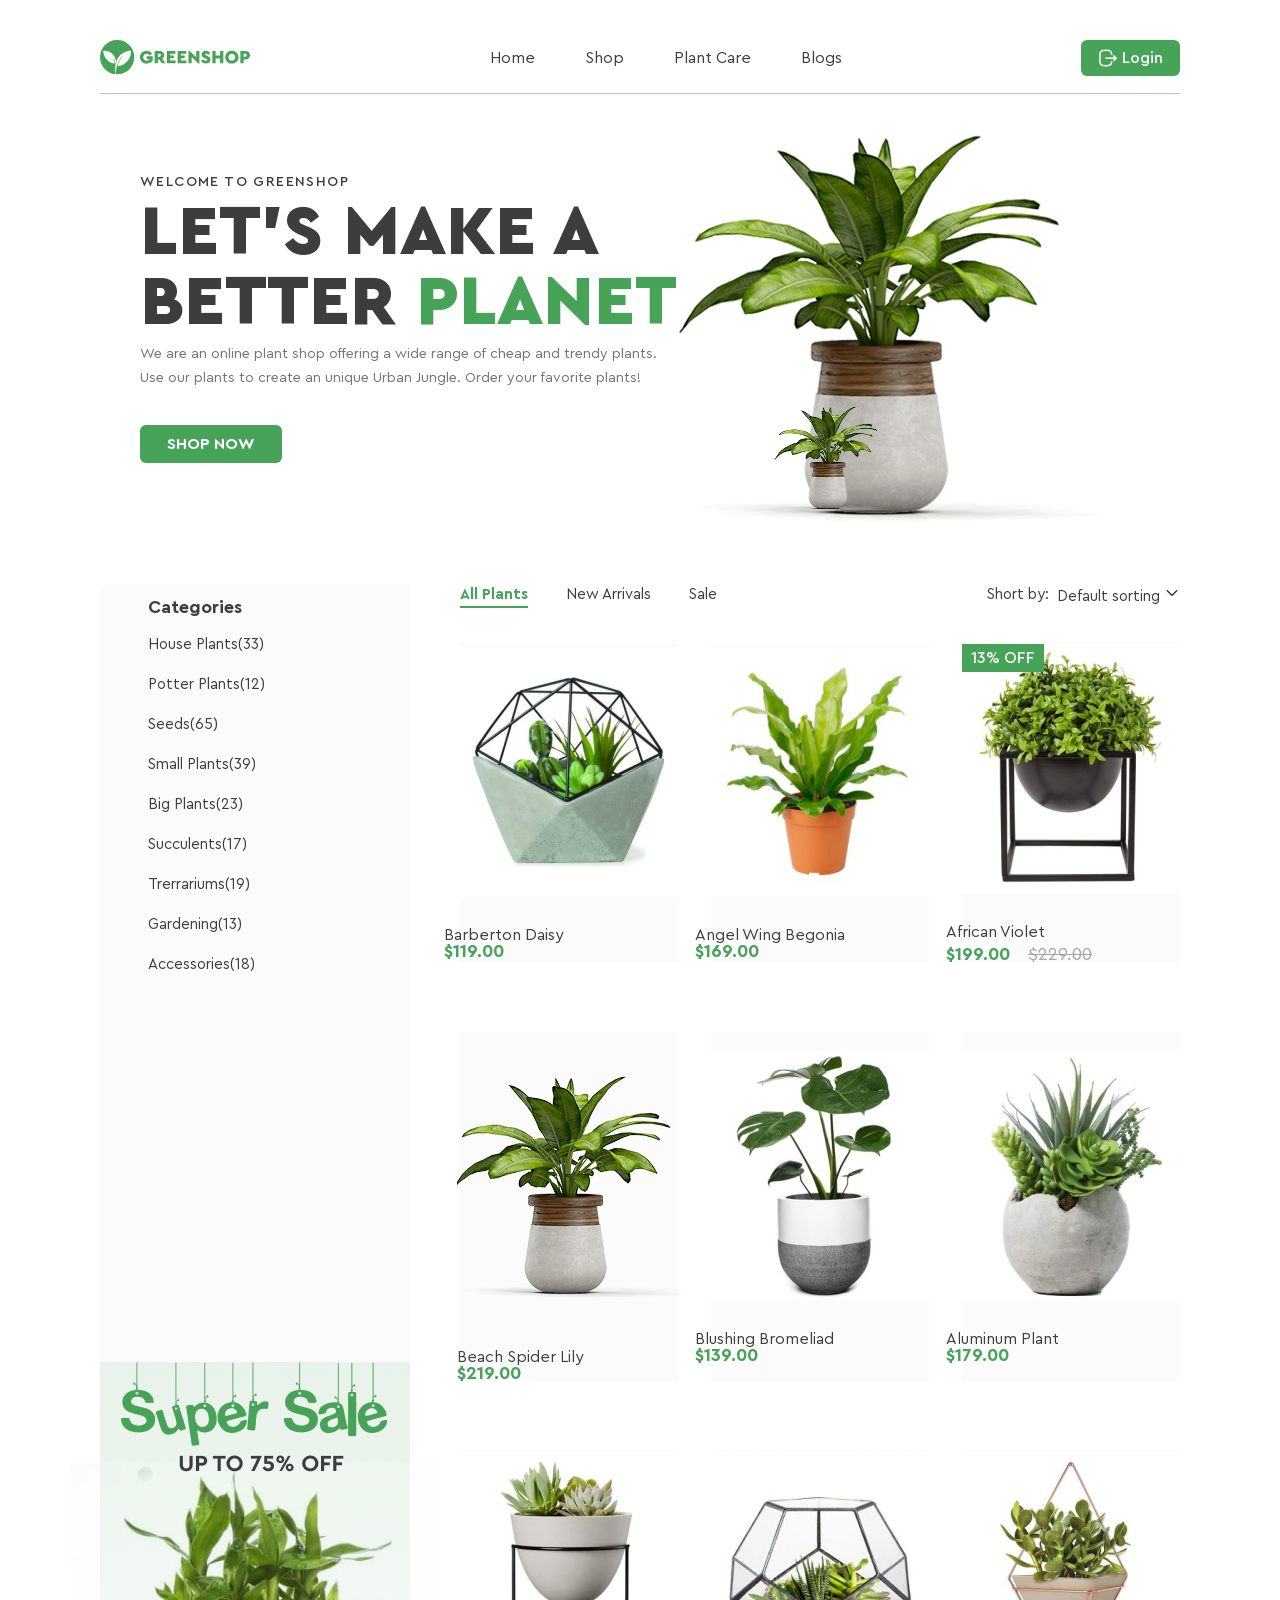
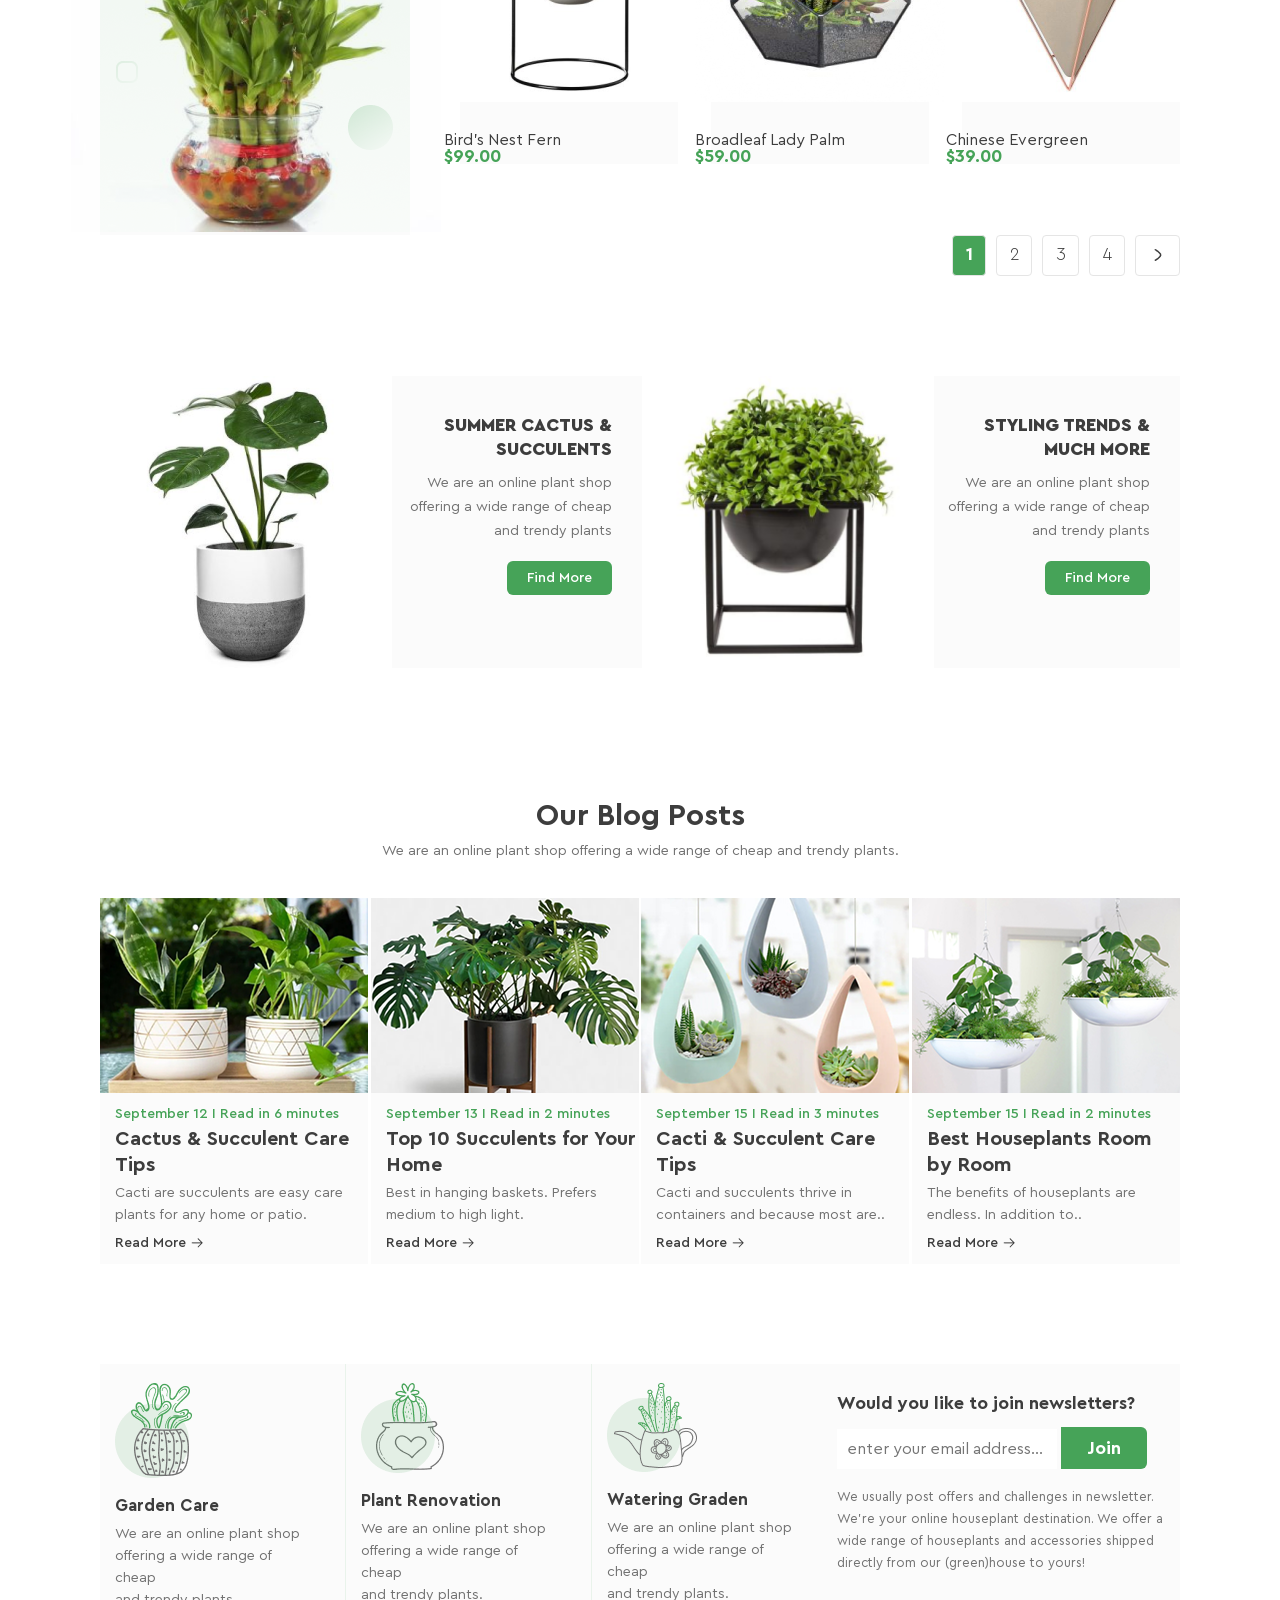
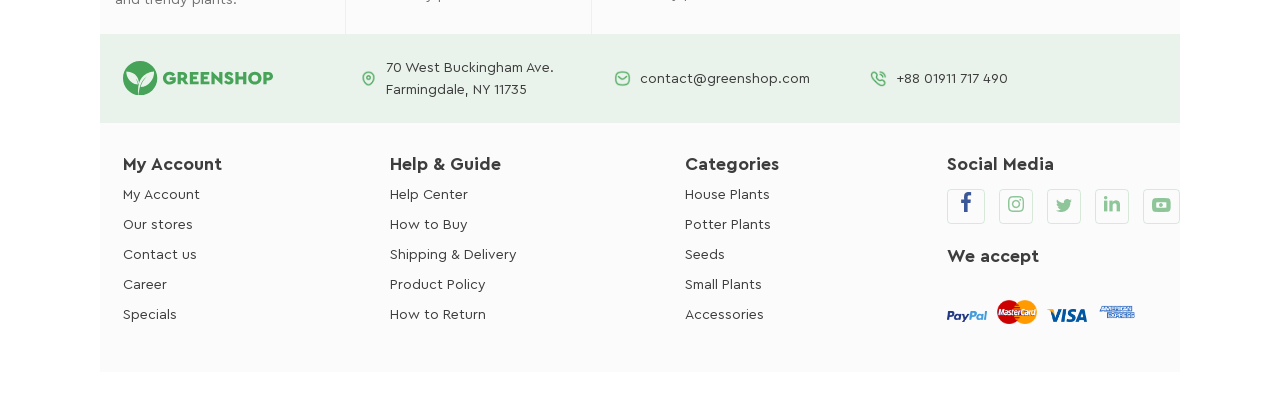
==== commit d91f48ae: "responsive" ====
--- a/index.html
+++ b/index.html
@@ -12,7 +12,7 @@
 <body>
   <div class="container">
     <nav class="navigation">
-        <svg xmlns="http://www.w3.org/2000/svg" width="150" height="35" viewBox="0 0 150 35" fill="none">
+        <svg class="logo" xmlns="http://www.w3.org/2000/svg" width="150" height="35" viewBox="0 0 150 35" fill="none">
             <g clip-path="url(#clip0_1_1069)">
               <path d="M17.15 0C7.67748 0 0 7.67746 0 17.15C0 26.0201 6.73548 33.3175 15.3711 34.207C14.8496 29.9134 15.0436 26.4001 15.7067 23.5135C15.3347 21.7225 14.4898 19.0703 12.5734 17.1864C12.5734 17.1864 13.8348 19.0784 14.5181 21.6214C14.5181 21.6255 14.5221 21.6295 14.5221 21.6335C14.5949 21.9044 14.6596 22.1793 14.7162 22.4623C14.7283 22.527 14.7404 22.5917 14.7526 22.6604C14.8051 22.9515 14.8536 23.2426 14.886 23.5418C5.19513 22.3532 3.12921 13.6569 3.35561 10.3781C13.665 10.9482 15.7754 17.8292 16.0827 22.0985C19.4585 11.0412 30.1843 10.4024 31.0697 10.3781C31.4538 18.8763 25.1509 25.5026 17.6149 26.0807C17.6635 25.8503 17.7201 25.6198 17.7767 25.3934C17.7928 25.3247 17.813 25.26 17.8333 25.1913C17.8777 25.0296 17.9222 24.8679 17.9748 24.7061C17.995 24.6374 18.0192 24.5646 18.0394 24.4959C18.096 24.318 18.1567 24.1442 18.2173 23.9663C18.2335 23.9259 18.2456 23.8854 18.2618 23.845C18.3386 23.6348 18.4195 23.4326 18.5003 23.2305C18.5084 23.2143 18.5125 23.1941 18.5205 23.1779C18.5205 23.1779 18.5205 23.1779 18.5246 23.1779C20.4571 18.5043 24.0229 15.4439 24.0229 15.4439C17.0247 19.4868 15.8441 29.9983 15.6582 34.2231C16.1514 34.2676 16.6446 34.2999 17.15 34.2999C26.6225 34.2999 34.3 26.6225 34.3 17.15C34.3 7.67746 26.6225 0 17.15 0Z" fill="#46A358"/>
               <path d="M46.7037 10.7454C48.9718 10.7454 50.8235 11.7197 52.0242 13.4986L49.7764 15.4109C48.9718 14.287 47.9975 13.7048 46.6471 13.7048C44.5691 13.7048 43.2753 15.0713 43.2753 17.1534C43.2753 19.2719 44.6418 20.695 46.8372 20.695C48.0177 20.695 48.9556 20.2826 49.554 19.5912V19.0091H46.6673V16.2356H52.7762V20.133C52.194 21.1639 51.3693 21.9887 50.3019 22.6234C49.2346 23.242 48.0339 23.5614 46.7037 23.5614C42.9923 23.618 39.9237 20.7313 39.9763 17.1534C39.9197 13.5956 42.9923 10.6888 46.7037 10.7454Z" fill="#46A358"/>
@@ -31,6 +31,10 @@
               </clipPath>
             </defs>
           </svg>
+          <input id="burger-toggle" type="checkbox">
+          <label class="burger-lable" for="burger-toggle">
+            <span></span>
+          </label>
           <ul class="list">
             <li class="punkt-spisok">Home</li>
             <li class="punkt-spisok">Shop</li>
@@ -201,7 +205,7 @@
           </div>
         </div>
         <div class="img_plant">
-          <img src="./images/Super Sale Banner.png" alt="">
+          <img class="img_plant_sourse" src="./images/Super Sale Banner.png" alt="">
         </div>
       </aside>
         <div class="main-region">
@@ -392,28 +396,28 @@
       </div>
       <div class="blog-plants">
         <div class="blog-plant">
-          <img src="./images/01.png" alt="">
+          <img class="blog-plant-img" src="./images/01.png" alt="">
           <p id="sale-green">September 12 I Read in 6 minutes</p>
           <h2>Cactus & Succulent Care Tips</h2>
           <p>Cacti are succulents are easy care plants for any home or patio.</p>
           <a href="#">Read More <img src="./images/Arrow - Right.png" alt=""></a>
         </div>
         <div class="blog-plant">
-          <img src="./images/02.png" alt="">
+          <img  class="blog-plant-img" src="./images/02.png" alt="">
           <p id="sale-green">September 13 I Read in 2 minutes</p>
           <h2>Top 10 Succulents for Your Home</h2>
           <p>Best in hanging baskets. Prefers medium to high light.</p>
           <a href="#">Read More <img src="./images/Arrow - Right.png" alt=""></a>
         </div>
         <div class="blog-plant">
-          <img src="./images/03.png" alt="">
+          <img  class="blog-plant-img" src="./images/03.png" alt="">
           <p id="sale-green">September 15 I Read in 3 minutes</p>
           <h2>Cacti & Succulent Care Tips</h2>
           <p>Cacti and succulents thrive in containers and because most are..</p>
           <a href="#">Read More <img src="./images/Arrow - Right.png" alt=""></a>
         </div>
         <div class="blog-plant">
-          <img src="./images/04.png" alt="">
+          <img  class="blog-plant-img" src="./images/04.png" alt="">
           <p id="sale-green">September 15 I Read in 2 minutes</p>
           <h2>Best Houseplants Room by Room</h2>
           <p>The benefits of houseplants are endless. In addition to..</p>
@@ -451,9 +455,9 @@
             <a class="join" href="#">Join</a>
           </form>
 
-          <p>We usually post offers and challenges in newsletter. We’re <br>
-            your online houseplant destination. We offer a wide range <br>
-            of houseplants and accessories shipped directly from our <br>
+          <p>We usually post offers and challenges in newsletter. We’re 
+            your online houseplant destination. We offer a wide range 
+            of houseplants and accessories shipped directly from our 
             (green)house to yours!</p>
         </div>
       </div>
@@ -534,7 +538,12 @@
             </div>
             <div>
               <h2>We accept</h2>
-              <img class="carts" src="./images/image 16.png" alt="">
+              <ul class="carts">
+                <li><img src="./images/PayPal_logo.svg.png" alt=""></li>
+                <li><img src="./images/MasterCard_Logo.svg.png" alt=""></li>
+                <li><img src="./images/Visa_Inc._logo.svg.png" alt=""></li>
+                <li><img src="./images/free-american-express-blue-logo-icon-19532-thumb-removebg-preview.png" alt=""></li>
+              </ul>
             </div>
           </div>
         </div>
@@ -546,7 +555,7 @@
     <div class="ball-one"></div>
     <div class="ball-two"></div>
 </div>
-<a href="about.html" class="link">About</a>
+<!-- <a href="about.html" class="link">About</a> -->
 <script>
     document.querySelectorAll('a.button_login').forEach(button_login => {
       button_login.addEventListener('click', e => {
--- a/css/style.css
+++ b/css/style.css
@@ -171,7 +171,7 @@
 }
 .dop_list li {
   position: relative;
-  width: 180px;
+  max-width: 180px;
   padding: 13px;
   color: #3d3d3d;
   font-family: "Cera Pro";
@@ -206,7 +206,7 @@
   background-color: #edf6ee;
 }
 .hidden-list li {
-  width: 180px;
+  max-width: 180px;
   padding: 13px;
   color: #3d3d3d;
   font-family: "Cera Pro";
@@ -270,7 +270,7 @@
 
 .header_text {
   padding: 68px 40px 85px;
-  width: 50%;
+  max-width: 50%;
 }
 
 .Welcome {
@@ -333,13 +333,13 @@
 
 .main-plants {
   position: relative;
-  width: 518px;
+  max-width: 518px;
   height: 470px;
 }
 
 .big_plant {
   display: block;
-  width: 100%;
+  max-width: 100%;
   height: 100%;
 }
 
@@ -375,6 +375,7 @@
   font-style: normal;
   font-weight: 700;
   line-height: 16px;
+  padding: 0px 0px 10px 30px;
 }
 
 .categories_list {
@@ -440,7 +441,7 @@
   -moz-column-gap: 33px;
        column-gap: 33px;
   row-gap: 70px;
-  width: 100%;
+  max-width: 100%;
 }
 
 .product_card {
@@ -574,7 +575,7 @@
 .summer-product {
   background: #fbfbfb;
   text-align: right;
-  width: 586px;
+  max-width: 586px;
   display: flex;
 }
 
@@ -748,6 +749,7 @@
   font-weight: 400;
   line-height: 22px;
   padding: 17px 0 32px 0;
+  max-width: 354px;
 }
 .registration-would a {
   text-decoration: none;
@@ -785,7 +787,7 @@
 }
 
 .contacts {
-  background: linear-gradient(#46a358 1%, rgba(70, 163, 88, 0.1) 97%, #46a358);
+  background: rgba(70, 163, 88, 0.1);
   display: flex;
   gap: 60px;
 }
@@ -853,6 +855,13 @@
 
 .carts {
   padding-left: 23px;
+  display: flex;
+  gap: 10px;
+  flex-wrap: wrap;
+  align-items: center;
+}
+.carts img {
+  width: 40px;
 }
 
 .popup {
@@ -1055,7 +1064,7 @@
   top: 50%;
   transform: translateY(-50%);
   cursor: pointer;
-  width: 20px;
+  max-width: 20px;
 }
 
 @media (max-width: 600px) {
@@ -1078,7 +1087,7 @@
   display: flex;
   justify-content: space-between;
   position: relative;
-  width: 150px;
+  max-width: 150px;
   color: #3d3d3d;
   font-family: "Cera Pro";
   font-size: 15px;
@@ -1118,10 +1127,18 @@
 
 .ball-one {
   background-color: #46a358;
-  width: 50px;
+  max-width: 50px;
   height: 50px;
   border-radius: 50%;
   animation: go-right 1s ease-in-out 0s 3 alternate forwards;
+}
+
+.burger-lable {
+  display: none;
+}
+
+#burger-toggle {
+  display: none;
 }
 
 @keyframes go-right {
@@ -1136,7 +1153,7 @@
 }
 .ball-two {
   background-color: #74e48a;
-  width: 50px;
+  max-width: 50px;
   height: 50px;
   border-radius: 50%;
   animation: go-left 1s ease-in-out 0s 3 alternate forwards;
@@ -1155,4 +1172,421 @@
 .preloader.hidden {
   opacity: 0;
   visibility: hidden;
+}
+
+@media screen and (max-width: 1200px) {
+  .popup {
+    width: 100vw;
+  }
+  .container {
+    padding: 30px 70px 52px;
+  }
+  .title {
+    font-size: 60px;
+    line-height: 60px;
+  }
+  header {
+    background-position: left 100% top 0%;
+  }
+  .header {
+    background-position: left 67% top 95%;
+  }
+  .main {
+    gap: 30px;
+  }
+  .blog-plants {
+    flex-wrap: wrap;
+    row-gap: 30px;
+  }
+  .blog-plant {
+    max-width: 600px;
+  }
+  .blog-plant-img {
+    width: 430px;
+  }
+  .info .media-and-money a {
+    margin: 0px;
+  }
+}
+@media screen and (max-width: 992px) {
+  header {
+    background-position: left 110% top 95%;
+    background-size: 450px;
+  }
+  .header {
+    background-size: 120px;
+  }
+  .title {
+    font-size: 50px;
+    line-height: 50px;
+  }
+  .Welcome {
+    font-size: 12px;
+  }
+  .description {
+    font-size: 12px;
+    margin: 5px 0 35px 0;
+  }
+  aside {
+    max-width: 240px;
+  }
+  .img_plant_sourse {
+    width: 280px;
+  }
+  .img_plant {
+    margin-left: -19px;
+  }
+  .page_numbers {
+    padding-top: 70px;
+  }
+  .product_card {
+    max-width: 256px;
+  }
+  .second-block {
+    flex-wrap: wrap;
+  }
+  .summer-product {
+    max-width: 900px;
+    padding-bottom: 30px;
+  }
+  .second-block {
+    display: block;
+  }
+  .blog-plant {
+    max-width: 400px;
+  }
+  .blog-plant-img {
+    width: 400px;
+  }
+  .would {
+    flex-wrap: wrap;
+  }
+  .registration-would {
+    width: 100%;
+    padding-left: 10px;
+  }
+  .pole {
+    max-width: 500px;
+  }
+  .registration-would h2 {
+    font-size: 24px;
+  }
+  .registration-would p {
+    font-size: 15px;
+    max-width: 600px;
+  }
+  .logo-footer {
+    padding: 27px 20px 27px 23px;
+  }
+  .contacts {
+    gap: 40px;
+  }
+  .info {
+    gap: 80px;
+  }
+}
+@media screen and (max-width: 768px) {
+  header {
+    background-size: 350px;
+    background-position: left 110% top 70%;
+  }
+  .header {
+    background-size: 130px;
+    background-position: left 67% top 84%;
+  }
+  .list .punkt-spisok {
+    padding: 8px 10px 25px;
+  }
+  .logo {
+    width: 130px;
+  }
+  .container {
+    padding: 30px 40px 52px;
+  }
+  .main-list_ul {
+    gap: 20px;
+    font-size: 14px;
+  }
+  .second_list {
+    font-size: 14px;
+    gap: 10px;
+  }
+  .product-card_img {
+    width: 200px;
+  }
+  .product_card {
+    max-width: 200px;
+  }
+  .product_cards {
+    -moz-column-gap: 10px;
+         column-gap: 10px;
+  }
+  .blog-plant-img {
+    width: 300px;
+  }
+  .blog-plant {
+    max-width: 300px;
+  }
+  .registration-would {
+    padding: 30px 0 0 10px;
+  }
+  .registration-would p {
+    font-size: 12px;
+  }
+  .contacts {
+    gap: 20px;
+  }
+  .logo-footer {
+    padding: 27px 0 27px 10px;
+  }
+  .contacte p {
+    font-size: 12px;
+  }
+  .info {
+    gap: 25px;
+  }
+}
+@media screen and (max-width: 541px) {
+  .list {
+    display: none;
+  }
+}
+@media screen and (max-width: 540px) {
+  .burger-lable {
+    display: block;
+    position: relative;
+    height: 25px;
+    width: 30px;
+  }
+  .burger-lable::after,
+  .burger-lable::before,
+  .burger-lable span {
+    position: absolute;
+    width: 100%;
+    height: 3px;
+    background-color: #3d3d3d;
+    z-index: 2;
+  }
+  .burger-lable::before {
+    content: "";
+    top: 0;
+  }
+  .burger-lable::after {
+    content: "";
+    bottom: 0;
+  }
+  .burger-lable span {
+    top: 11px;
+  }
+  .list {
+    padding: 0;
+    position: fixed;
+    left: 0;
+    right: 0;
+    background-color: white;
+    width: 100vw;
+    height: 100vh;
+    padding-top: 100px;
+    z-index: 1;
+    flex-direction: column;
+    text-align: center;
+  }
+  #burger-toggle {
+    top: 142px;
+    bottom: 0;
+  }
+  #burger-toggle:checked ~ .list {
+    display: flex;
+  }
+  #burger-toggle:checked ~ .container {
+    padding: 0px 10px 52px;
+  }
+  header {
+    background-size: 270px;
+    background-position: left 110% top 70%;
+  }
+  .header {
+    background-size: 110px;
+    background-position: left 67% top 84%;
+  }
+  .Welcome {
+    font-size: 9px;
+  }
+  .title {
+    font-size: 30px;
+    line-height: 30px;
+    margin-top: 0;
+  }
+  .description {
+    font-size: 9px;
+    margin: 5px 0 30px 0;
+  }
+  .info {
+    gap: 5px;
+    flex-wrap: wrap;
+  }
+  .main {
+    gap: 5px;
+  }
+  .catgoriees_title {
+    font-size: 14px;
+    padding: 0px 0px 10px 15px;
+  }
+  .custom-checkbox {
+    padding-left: 15px;
+  }
+  .categories {
+    padding: 14px 0 377px 10px;
+  }
+  .categories {
+    padding: 14px 0 377px 10px;
+  }
+  .product_card {
+    max-width: 250px;
+  }
+  .product-card_img {
+    width: 250px;
+  }
+  aside {
+    max-width: 210px;
+  }
+  .img_plant_sourse {
+    width: 250px;
+  }
+  .page_numbers {
+    padding-top: 40px;
+  }
+  .blog-plant {
+    max-width: 480px;
+  }
+  .blog-plant-img {
+    width: 480px;
+  }
+  .pole {
+    max-width: 300px;
+  }
+  .registration-would p {
+    max-width: 400px;
+  }
+  .contacts {
+    gap: 10px;
+    flex-wrap: wrap;
+  }
+  .logo-footer {
+    width: 100px;
+  }
+  .contacte {
+    padding: 0 0 10px 10px;
+  }
+}
+@media screen and (max-width: 320px) {
+  .main-list_ul {
+    display: none;
+  }
+  aside {
+    max-width: 100px;
+  }
+  .categories_title {
+    font-size: 13px;
+    line-height: 13px;
+    padding: 0px 0px 10px 0px;
+  }
+  .custom-checkbox {
+    padding-left: 0;
+  }
+  .custom-check-icon {
+    font-size: 11px;
+    max-width: 100px;
+  }
+  .categories {
+    padding: 14px 0 200px 10px;
+  }
+  .img_plant {
+    margin-left: -9px;
+  }
+  .img_plant_sourse {
+    width: 120px;
+  }
+  .container {
+    padding: 20px 10px 52px;
+  }
+  .second_list {
+    font-size: 11px;
+    gap: 5px;
+    /* display: none; */
+  }
+  .product-card_img {
+    width: 150px;
+  }
+  .product_card {
+    max-width: 150px;
+  }
+  .summer-product {
+    max-width: 300px;
+    flex-direction: column;
+  }
+  .blog-plant-img {
+    width: 300px;
+  }
+  .blog-plant {
+    max-width: 310px;
+  }
+  .advantages p {
+    font-size: 17px;
+  }
+  .advantages h2 {
+    font-size: 20px;
+  }
+  .pole {
+    max-width: 150px;
+  }
+  .registration-would h2 {
+    font-size: 17px;
+  }
+  .logo {
+    width: 90px;
+  }
+  .button_login {
+    font-size: 13px;
+    padding: 5px 14px;
+  }
+  header {
+    background-image: none;
+  }
+  .header {
+    background-image: none;
+  }
+  .header_text {
+    padding: 28px 0px 45px;
+    max-width: 100%;
+  }
+}
+@media screen and (max-width: 280px) {
+  .blog-plant-img {
+    width: 260px;
+  }
+  .blog-plant {
+    max-width: 260px;
+  }
+  .pole {
+    max-width: 120px;
+  }
+  .button_login {
+    font-size: 11px;
+    padding: 3px 12px;
+  }
+  .button_login img {
+    width: 20px;
+  }
+  .button_shop {
+    font-size: 12px;
+    padding: 9px 22px;
+  }
+  .title {
+    margin-top: 10px;
+  }
+  .description {
+    font-size: 9px;
+    margin: 5px 0 20px 0;
+  }
 }/*# sourceMappingURL=style.css.map */
